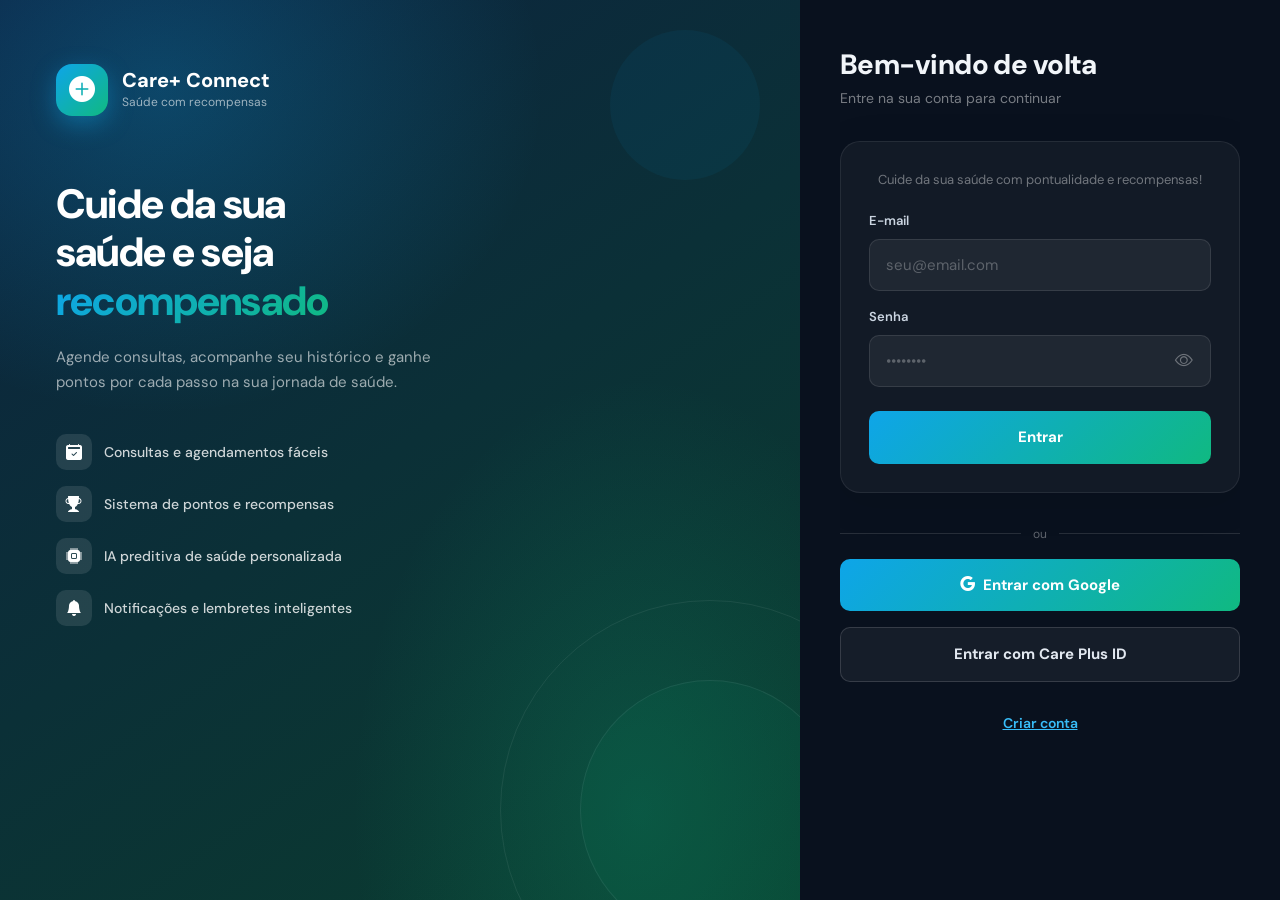
==== index.html @ 9a882bfd "Primeiro commit" ====
<!DOCTYPE html>
<html lang="pt-BR">
<head>
  <meta charset="UTF-8" />
  <meta name="viewport" content="width=device-width, initial-scale=1.0, maximum-scale=1.0, user-scalable=no" />
  <title>Care+ Connect — Login</title>
  <link href="https://cdn.jsdelivr.net/npm/bootstrap@5.3.3/dist/css/bootstrap.min.css" rel="stylesheet" />
  <link href="https://cdn.jsdelivr.net/npm/bootstrap-icons@1.11.3/font/bootstrap-icons.min.css" rel="stylesheet" />
  <link href="https://fonts.googleapis.com/css2?family=DM+Sans:opsz,wght@9..40,300;9..40,400;9..40,500;9..40,600;9..40,700;9..40,800&display=swap" rel="stylesheet" />
  <link rel="stylesheet" href="css/style.css" />
</head>
<body data-page="login">

<!-- Desktop: full-page wrapper -->
<div class="login-page-wrap">

  <!-- LEFT PANEL — desktop branding (hidden on mobile) -->
  <div class="login-left-panel">
    <div class="llp-inner">
      <div class="llp-logo">
        <div class="llp-logo-icon"><i class="bi bi-plus-circle-fill"></i></div>
        <div>
          <div class="llp-brand">Care+ Connect</div>
          <div class="llp-tagline">Saúde com recompensas</div>
        </div>
      </div>

      <div class="llp-headline">
        Cuide da sua<br/>saúde e seja<br/><em>recompensado</em>
      </div>
      <p class="llp-sub">Agende consultas, acompanhe seu histórico e ganhe pontos por cada passo na sua jornada de saúde.</p>

      <ul class="llp-features">
        <li><i class="bi bi-calendar2-check-fill"></i> Consultas e agendamentos fáceis</li>
        <li><i class="bi bi-trophy-fill"></i> Sistema de pontos e recompensas</li>
        <li><i class="bi bi-cpu-fill"></i> IA preditiva de saúde personalizada</li>
        <li><i class="bi bi-bell-fill"></i> Notificações e lembretes inteligentes</li>
      </ul>

      <div class="llp-deco-circle llp-c1"></div>
      <div class="llp-deco-circle llp-c2"></div>
      <div class="llp-deco-circle llp-c3"></div>
    </div>
  </div>

  <!-- RIGHT PANEL — form -->
  <div id="phone-shell">
    <main class="login-page">

      <!-- Logo (mobile only) -->
      <div class="logo-badge">
        <div class="logo-icon"><i class="bi bi-plus-circle-fill"></i></div>
        <div>
          <div class="logo-brand">Care+ Connect</div>
          <div class="logo-tagline">Saúde com recompensas</div>
        </div>
      </div>

      <!-- Desktop heading (desktop only) -->
      <div class="login-desktop-heading">
        <h1 class="ldh-title">Bem-vindo de volta</h1>
        <p class="ldh-sub">Entre na sua conta para continuar</p>
      </div>

      <div class="login-card">
        <p class="login-subtitle">Cuide da sua saúde com pontualidade e recompensas!</p>

        <form id="login-form" novalidate>
          <div class="mb-3">
            <label class="form-lbl" for="login-email">E-mail</label>
            <input class="input-cc" id="login-email" type="email"
                   placeholder="seu@email.com" autocomplete="email" />
          </div>
          <div class="mb-4">
            <label class="form-lbl" for="login-password">Senha</label>
            <div class="input-wrap">
              <input class="input-cc padded-right" id="login-password" type="password"
                     placeholder="••••••••" autocomplete="current-password" />
              <button class="eye-toggle" type="button" id="btn-eye" aria-label="Mostrar senha">
                <i class="bi bi-eye" id="eye-icon"></i>
              </button>
            </div>
          </div>
          <button type="submit" class="btn-cc btn-gradient">Entrar</button>
        </form>
      </div>

      <div class="divider-or w-100"><span>ou</span></div>

      <button class="btn-cc btn-gradient mb-3" id="btn-google">
        <i class="bi bi-google"></i> Entrar com Google
      </button>
      <button class="btn-cc btn-outline-cc mb-3" id="btn-careplus">
        Entrar com Care Plus ID
      </button>
      <button class="link-create">Criar conta</button>

    </main>
  </div>

</div>

<script src="https://cdn.jsdelivr.net/npm/bootstrap@5.3.3/dist/js/bootstrap.bundle.min.js"></script>
<script src="js/main.js"></script>
</body>
</html>
---- css/style.css ----
/* ============================================================
   CARE+ CONNECT  ·  style.css  ·  v3 — Fully Responsive
   Mobile-first → Tablet → Desktop → Ultrawide
   ============================================================ */

/* ── VARIABLES ─────────────────────────────────────────────── */
:root {
  --primary:        #0ea5e9;
  --primary-dk:     #0284c7;
  --accent:         #10b981;
  --accent-dk:      #059669;
  --orange:         #f97316;
  --danger:         #ef4444;
  --warning:        #f59e0b;
  --purple:         #8b5cf6;
  --wa-green:       #25d366;

  --bg:             #f8fafc;
  --card:           #ffffff;
  --text:           #1a1a2e;
  --muted:          #f1f5f9;
  --muted-fg:       #94a3b8;
  --border:         #e2e8f0;
  --page-bg:        #f0f4f8;

  --blue-lt:        #eff6ff;
  --green-lt:       #f0fdf4;
  --orange-lt:      #fff7ed;
  --purple-lt:      #faf5ff;
  --yellow-lt:      #fef9c3;
  --pink-lt:        #fce7f3;

  --radius:         14px;
  --radius-sm:      10px;
  --radius-lg:      20px;
  --radius-pill:    999px;

  --shadow-sm:      0 1px 4px rgba(0,0,0,.05);
  --shadow:         0 2px 12px rgba(0,0,0,.07);
  --shadow-md:      0 4px 20px rgba(0,0,0,.10);
  --shadow-lg:      0 8px 40px rgba(0,0,0,.12);

  --gradient:       linear-gradient(135deg, var(--primary) 0%, var(--accent) 100%);
  --gradient-h:     linear-gradient(100deg,  var(--primary) 0%, var(--accent) 100%);

  --font:           'DM Sans', sans-serif;
  --nav-h:          68px;
  --sidebar-w:      260px;
  --sidebar-w-xl:   280px;
  --topbar-h:       72px;
}

/* ── BASE ───────────────────────────────────────────────────── */
*, *::before, *::after { box-sizing: border-box; }
html, body {
  height: 100%; margin: 0; padding: 0;
  font-family: var(--font);
  -webkit-tap-highlight-color: transparent;
  -webkit-font-smoothing: antialiased;
  background: linear-gradient(135deg, #dbeafe, #d1fae5);
}
a { text-decoration: none; color: inherit; }
button, input, textarea { font-family: var(--font); }
img { max-width: 100%; }


/* ══════════════════════════════════════════════════════════════
   ██  MOBILE  (< 768px) — Phone Shell
   ══════════════════════════════════════════════════════════════ */

/* ── LAYOUT SHELL ───────────────────────────────────────────── */
#app {
  display: flex;
  min-height: 100dvh;
}
#sidebar { display: none; }   /* hidden on mobile */
#main-wrap {
  flex: 1;
  display: flex;
  flex-direction: column;
  min-height: 100dvh;
}
#phone-shell {
  width: 100%;
  max-width: 430px;
  min-height: 100dvh;
  margin: 0 auto;
  background: var(--bg);
  display: flex;
  flex-direction: column;
  overflow: hidden;
  position: relative;
}
.page-scroll {
  flex: 1;
  overflow-y: auto;
  overflow-x: hidden;
  -webkit-overflow-scrolling: touch;
  scrollbar-width: none;
}
.page-scroll::-webkit-scrollbar { display: none; }

/* ── GRADIENT HEADER ────────────────────────────────────────── */
.g-header {
  background: var(--gradient-h);
  padding: 20px 20px 22px;
  color: #fff;
  flex-shrink: 0;
}
.g-header-top {
  display: flex; align-items: center; gap: 10px;
}
.g-header-title {
  flex: 1; font-size: 20px; font-weight: 700; margin: 0;
}
.g-header-greeting { font-size: 13px; opacity: .85; }
.g-header-name     { font-size: 22px; font-weight: 800; margin-top: 2px; }
.g-header-btn {
  width: 38px; height: 38px; border-radius: 50%;
  background: rgba(255,255,255,.2); border: none; color: #fff;
  display: flex; align-items: center; justify-content: center;
  font-size: 18px; cursor: pointer; flex-shrink: 0;
  transition: background .2s; text-decoration: none;
}
.g-header-btn:hover { background: rgba(255,255,255,.35); color: #fff; }
.g-header-sub { margin-top: 10px; }

/* ── BOTTOM NAV ─────────────────────────────────────────────── */
#bottom-nav {
  height: var(--nav-h);
  background: var(--card);
  border-top: 1px solid var(--border);
  display: flex;
  justify-content: space-around;
  align-items: center;
  padding: 0 8px;
  flex-shrink: 0;
  z-index: 100;
}
.nav-tab {
  display: flex; flex-direction: column; align-items: center; gap: 3px;
  padding: 8px 16px; border: none; background: transparent;
  color: var(--muted-fg); font-size: 11px; font-weight: 500;
  cursor: pointer; border-radius: var(--radius-sm);
  transition: color .2s; min-width: 64px; text-decoration: none;
  font-family: var(--font);
}
.nav-tab:hover { color: var(--primary); }
.nav-tab.active { color: var(--primary); font-weight: 700; }
.nav-tab i { font-size: 22px; }

/* ── PAGE BODY ──────────────────────────────────────────────── */
.page-body {
  padding: 16px;
  padding-bottom: 24px;
  animation: fadeUp .25s ease;
}
@keyframes fadeUp {
  from { opacity: 0; transform: translateY(10px); }
  to   { opacity: 1; transform: translateY(0); }
}

/* ── CARDS ──────────────────────────────────────────────────── */
.cc-card {
  background: var(--card); border-radius: var(--radius);
  padding: 16px; box-shadow: var(--shadow); margin-bottom: 16px;
}
.cc-card-title {
  font-size: 16px; font-weight: 700; color: var(--text); margin-bottom: 14px;
}
.section-title {
  font-size: 16px; font-weight: 700; color: var(--text);
  margin-bottom: 12px; margin-top: 6px;
}

/* ── LOGIN ──────────────────────────────────────────────────── */
/* Desktop-only elements hidden on mobile */
.login-left-panel      { display: none; }
.login-desktop-heading { display: none; }

.login-page {
  flex: 1; display: flex;
  background: linear-gradient(170deg, #f8fafc, #e0f2fe 50%, #d1fae5);
  flex-direction: column; align-items: center;
  padding: 36px 24px 48px; overflow-y: auto;
  animation: fadeUp .3s ease;
}
.logo-badge {
  display: inline-flex; align-items: center; gap: 12px;
  background: var(--gradient); border-radius: var(--radius-lg);
  padding: 14px 24px; box-shadow: 0 8px 32px rgba(14,165,233,.3);
  margin-bottom: 32px;
}
.logo-icon {
  width: 46px; height: 46px; border-radius: 50%;
  background: rgba(255,255,255,.25);
  display: flex; align-items: center; justify-content: center;
  font-size: 24px; color: #fff;
}
.logo-brand   { font-size: 22px; font-weight: 800; color: #fff; line-height: 1.1; }
.logo-tagline { font-size: 11px; color: rgba(255,255,255,.85); }

.login-card {
  background: var(--card); border-radius: var(--radius-lg);
  padding: 24px; width: 100%; margin-bottom: 20px;
  box-shadow: 0 8px 40px rgba(0,0,0,.1);
}
.login-subtitle {
  text-align: center; font-size: 14px; color: var(--muted-fg);
  margin-bottom: 22px; line-height: 1.5;
}
.form-lbl {
  display: block; font-size: 14px; font-weight: 600;
  color: var(--text); margin-bottom: 8px;
}
.input-cc {
  width: 100%; background: var(--muted); border: none;
  border-radius: var(--radius-sm); padding: 14px 16px;
  font-size: 15px; color: var(--text); outline: none;
  transition: box-shadow .2s; font-family: var(--font);
}
.input-cc:focus { box-shadow: 0 0 0 2.5px rgba(14,165,233,.3); background: #fff; }
.input-cc.padded-right { padding-right: 48px; }
.input-wrap { position: relative; }
.eye-toggle {
  position: absolute; right: 14px; top: 50%; transform: translateY(-50%);
  background: none; border: none; color: var(--muted-fg);
  cursor: pointer; font-size: 18px; padding: 4px;
}

.btn-cc {
  display: flex; align-items: center; justify-content: center; gap: 8px;
  width: 100%; padding: 15px; border-radius: var(--radius-sm);
  font-size: 15px; font-weight: 700; border: none; cursor: pointer;
  transition: opacity .2s, transform .1s; font-family: var(--font);
}
.btn-cc:active { opacity: .85; transform: scale(.98); }
.btn-gradient   { background: var(--gradient); color: #fff; }
.btn-outline-cc { background: var(--card); color: var(--text); border: 1.5px solid var(--border) !important; }
.divider-or {
  display: flex; align-items: center; gap: 12px; width: 100%; margin: 16px 0;
}
.divider-or::before,
.divider-or::after { content:''; flex: 1; height: 1px; background: var(--border); }
.divider-or span { font-size: 13px; color: var(--muted-fg); }
.link-create {
  display: block; text-align: center; color: var(--primary); font-size: 14px;
  font-weight: 500; text-decoration: underline; margin-top: 14px; cursor: pointer;
  background: none; border: none; width: 100%; font-family: var(--font);
}

/* ── APPOINTMENT CARD ───────────────────────────────────────── */
.appt-card {
  background: var(--card); border-radius: var(--radius);
  padding: 16px; margin-bottom: 14px; box-shadow: var(--shadow);
  border-left: 4px solid var(--primary); position: relative; overflow: hidden;
}
.appt-card::after {
  content:''; position: absolute; top: -20px; right: -20px;
  width: 80px; height: 80px; border-radius: 50%;
  background: rgba(14,165,233,.05);
}
.appt-badges  { display: flex; gap: 8px; flex-wrap: wrap; margin-bottom: 10px; }
.appt-badge {
  font-size: 11px; font-weight: 600; padding: 4px 10px;
  border-radius: var(--radius-pill); display: inline-flex; align-items: center; gap: 4px;
}
.badge-online     { background: var(--blue-lt);   color: var(--primary); }
.badge-presencial { background: var(--orange-lt);  color: var(--orange); }
.badge-confirmed  { background: var(--green-lt);   color: var(--accent); }
.appt-doctor  { font-size: 16px; font-weight: 700; color: var(--text); }
.appt-spec    { font-size: 13px; color: var(--muted-fg); margin-top: 2px; margin-bottom: 4px; }
.appt-detail  {
  display: flex; align-items: center; gap: 7px;
  font-size: 13px; color: var(--text); margin-top: 7px;
}
.appt-actions { display: flex; gap: 10px; margin-top: 14px; }
.appt-btn {
  flex: 1; padding: 10px; border-radius: var(--radius-sm);
  font-size: 13px; font-weight: 600; cursor: pointer;
  border: 1.5px solid; transition: opacity .2s; font-family: var(--font);
  text-align: center; background: transparent;
}
.appt-btn:active { opacity: .8; }
.btn-reschedule { color: var(--primary); border-color: var(--primary); }
.btn-cancel     { color: var(--text);    border-color: var(--border); }
.btn-video {
  display: block; color: var(--primary); font-size: 13px; font-weight: 500;
  background: none; border: none; padding: 0; cursor: pointer; margin-top: 8px;
}

/* ── POINTS CARD ────────────────────────────────────────────── */
.points-card {
  background: var(--gradient); border-radius: var(--radius);
  padding: 20px; margin-bottom: 14px; color: #fff;
}
.points-row   { display: flex; justify-content: space-between; align-items: center; margin-bottom: 12px; }
.points-label { font-size: 13px; opacity: .85; }
.points-value { font-size: 30px; font-weight: 800; margin-top: 4px; }
.points-trophy {
  width: 48px; height: 48px; border-radius: 50%; background: rgba(255,255,255,.2);
  display: flex; align-items: center; justify-content: center; font-size: 22px;
}
.points-hint { font-size: 13px; opacity: .9; margin-top: 8px; }

/* ── PROGRESS BAR ───────────────────────────────────────────── */
.prog-track {
  height: 8px; background: rgba(255,255,255,.3);
  border-radius: 4px; overflow: hidden;
}
.prog-track.dark { background: var(--muted); }
.prog-fill { height: 100%; border-radius: 4px; transition: width .6s ease; }

/* ── QUICK ACTIONS ──────────────────────────────────────────── */
.quick-actions { display: flex; gap: 12px; margin-bottom: 14px; }
.action-card {
  flex: 1; background: var(--card); border-radius: var(--radius);
  padding: 16px; box-shadow: var(--shadow-sm);
  cursor: pointer; transition: transform .15s, box-shadow .15s;
  text-decoration: none; display: block;
}
.action-card:hover { transform: translateY(-2px); box-shadow: var(--shadow); }
.action-card:active { transform: scale(.97); }
.action-icon {
  width: 52px; height: 52px; border-radius: 50%;
  background: var(--orange-lt);
  display: flex; align-items: center; justify-content: center;
  font-size: 26px; margin-bottom: 10px;
}
.action-title { font-size: 15px; font-weight: 700; color: var(--text); }
.action-sub   { font-size: 12px; color: var(--muted-fg); margin-top: 3px; }

/* ── TABS ───────────────────────────────────────────────────── */
.tabs-bar {
  display: flex; background: var(--card);
  border-radius: var(--radius-pill); padding: 4px;
  margin-bottom: 20px; box-shadow: var(--shadow-sm);
}
.tab-btn {
  flex: 1; padding: 10px; border-radius: var(--radius-pill);
  background: transparent; border: none; font-size: 14px; font-weight: 600;
  color: var(--muted-fg); cursor: pointer; transition: all .2s; font-family: var(--font);
}
.tab-btn.active { background: var(--accent); color: #fff; }

/* ── STEP INDICATOR ─────────────────────────────────────────── */
.step-row { display: flex; align-items: center; gap: 10px; margin-bottom: 12px; }
.step-num {
  width: 28px; height: 28px; border-radius: 50%;
  background: var(--primary); color: #fff;
  display: flex; align-items: center; justify-content: center;
  font-size: 14px; font-weight: 700; flex-shrink: 0;
}
.step-title { font-size: 15px; font-weight: 700; color: var(--text); }

/* ── SPECIALTY GRID ─────────────────────────────────────────── */
.spec-grid { display: grid; grid-template-columns: 1fr 1fr; gap: 10px; margin-bottom: 20px; }
.spec-card {
  background: var(--card); border-radius: var(--radius-sm); padding: 16px;
  text-align: center; cursor: pointer; border: 1.5px solid transparent;
  box-shadow: var(--shadow-sm); transition: all .2s;
}
.spec-card:active { transform: scale(.97); }
.spec-card.selected { border-color: var(--primary); }
.spec-icon  { font-size: 30px; display: block; margin-bottom: 8px; }
.spec-label { font-size: 14px; font-weight: 500; color: var(--text); }

/* ── DOCTOR LIST ────────────────────────────────────────────── */
.doctor-box {
  background: var(--card); border-radius: var(--radius-sm);
  padding: 14px; margin-bottom: 20px; box-shadow: var(--shadow-sm);
}
.doctor-row {
  display: flex; align-items: center; gap: 10px; padding: 10px 8px;
  border-radius: var(--radius-sm); cursor: pointer; transition: background .15s;
}
.doctor-row:hover    { background: var(--muted); }
.doctor-row.selected { background: var(--blue-lt); }
.doctor-avatar { font-size: 28px; }
.doctor-name   { font-size: 14px; font-weight: 700; color: var(--text); }
.doctor-crm    { font-size: 12px; color: var(--muted-fg); }
.doctor-check  { margin-left: auto; color: var(--primary); font-size: 18px; }
.doctor-placeholder { text-align: center; padding: 16px; font-size: 14px; color: var(--muted-fg); }

/* ── CALENDAR ───────────────────────────────────────────────── */
.calendar-wrap {
  background: var(--card); border-radius: var(--radius-sm);
  padding: 16px; margin-bottom: 20px; box-shadow: var(--shadow-sm);
}
.cal-header { display: flex; justify-content: space-between; align-items: center; margin-bottom: 12px; }
.cal-nav-btn { background: none; border: none; font-size: 20px; cursor: pointer; color: var(--text); padding: 4px 8px; }
.cal-month-label { font-size: 15px; font-weight: 700; color: var(--text); }
.cal-weekdays { display: grid; grid-template-columns: repeat(7, 1fr); text-align: center; margin-bottom: 6px; }
.cal-wd       { font-size: 12px; font-weight: 500; color: var(--muted-fg); padding: 4px 0; }
.cal-days     { display: grid; grid-template-columns: repeat(7, 1fr); }
.cal-day {
  aspect-ratio: 1; display: flex; align-items: center; justify-content: center;
  font-size: 13px; border-radius: 50%; cursor: pointer; transition: all .15s; color: var(--text);
}
.cal-day:hover:not(.empty) { background: var(--muted); }
.cal-day.today    { background: var(--muted); font-weight: 600; }
.cal-day.selected { background: var(--primary) !important; color: #fff !important; font-weight: 700; }
.cal-day.empty    { cursor: default; }

/* ── TIME SLOTS ─────────────────────────────────────────────── */
.time-card { background: var(--card); border-radius: var(--radius-sm); padding: 16px; margin-bottom: 16px; box-shadow: var(--shadow-sm); }
.time-grid { display: grid; grid-template-columns: repeat(3, 1fr); gap: 6px; }
.time-slot {
  padding: 12px; text-align: center; font-size: 14px; font-weight: 500;
  border-radius: var(--radius-sm); cursor: pointer; transition: all .15s;
  color: var(--text); border: 1.5px solid transparent; font-family: var(--font);
}
.time-slot:hover    { background: var(--muted); }
.time-slot.selected { background: var(--primary); color: #fff; font-weight: 700; }

/* ── TIP BOX ────────────────────────────────────────────────── */
.tip-box {
  background: var(--green-lt); border-radius: var(--radius-sm);
  padding: 14px; display: flex; gap: 10px; margin-bottom: 16px; align-items: flex-start;
}
.tip-text { font-size: 13px; color: var(--text); line-height: 1.5; flex: 1; }

/* ── CONFIRM BUTTON ─────────────────────────────────────────── */
.btn-confirm {
  width: 100%; padding: 16px; background: var(--accent);
  border: none; border-radius: var(--radius-pill);
  color: #fff; font-size: 16px; font-weight: 700;
  cursor: pointer; transition: opacity .2s, transform .1s; font-family: var(--font);
}
.btn-confirm:active { opacity: .85; transform: scale(.98); }

/* ── SCHEDULED CARD ─────────────────────────────────────────── */
.sched-card {
  background: var(--card); border-radius: var(--radius); padding: 16px;
  margin-bottom: 14px; box-shadow: var(--shadow); display: flex; flex-direction: column; gap: 12px;
}
.sched-header  { display: flex; gap: 10px; align-items: flex-start; }
.sched-avatar  { font-size: 38px; line-height: 1; }
.sched-title-row { display: flex; align-items: center; gap: 8px; flex-wrap: wrap; }
.sched-doctor  { font-size: 15px; font-weight: 700; color: var(--text); }
.confirmed-badge { display: inline-flex; align-items: center; gap: 4px; color: var(--accent); font-size: 12px; font-weight: 500; }
.sched-spec    { font-size: 13px; color: var(--muted-fg); margin-top: 3px; }
.sched-detail  { display: flex; align-items: center; gap: 7px; font-size: 13px; color: var(--text); margin-top: 6px; }
.sched-actions { display: flex; gap: 10px; }

/* ── ACHIEVEMENTS ───────────────────────────────────────────── */
.achieve-grid { display: grid; grid-template-columns: 1fr 1fr; gap: 10px; margin-bottom: 20px; }
.achieve-card { border-radius: var(--radius-sm); padding: 16px; min-height: 110px; display: flex; flex-direction: column; }
.achieve-card.locked { background: var(--card); box-shadow: var(--shadow-sm); }
.achieve-icon  { font-size: 28px; margin-bottom: 8px; }
.achieve-title { font-size: 14px; font-weight: 700; margin-bottom: 4px; }
.achieve-desc  { font-size: 12px; line-height: 1.4; }

/* ── RANKING ────────────────────────────────────────────────── */
.rank-list { background: var(--card); border-radius: var(--radius); padding: 12px; box-shadow: var(--shadow); margin-bottom: 20px; }
.rank-row  { display: flex; align-items: center; gap: 10px; padding: 8px; border-radius: var(--radius-sm); margin-bottom: 4px; }
.rank-row.is-me { border: 1.5px solid var(--primary); }
.rank-badge {
  width: 28px; height: 28px; border-radius: 50%;
  display: flex; align-items: center; justify-content: center;
  font-size: 13px; font-weight: 700; flex-shrink: 0; color: #fff;
}
.rank-emoji { font-size: 20px; }
.rank-name  { flex: 1; font-size: 14px; font-weight: 500; color: var(--text); }
.rank-pts   { font-size: 13px; font-weight: 700; color: var(--primary); }

/* ── REWARDS ────────────────────────────────────────────────── */
.reward-card {
  background: var(--card); border-radius: var(--radius-sm); padding: 14px;
  margin-bottom: 10px; display: flex; align-items: center; gap: 12px; box-shadow: var(--shadow-sm);
}
.reward-icon  { font-size: 30px; width: 44px; text-align: center; flex-shrink: 0; }
.reward-info  { flex: 1; }
.reward-title { font-size: 14px; font-weight: 700; color: var(--text); }
.reward-desc  { font-size: 12px; color: var(--muted-fg); margin-top: 2px; }
.reward-pts-row { display: flex; align-items: center; gap: 4px; margin-top: 6px; }
.reward-pts   { font-size: 12px; color: var(--muted-fg); font-weight: 500; }
.reward-btn {
  padding: 8px 12px; border-radius: var(--radius-sm); font-size: 13px; font-weight: 700;
  border: none; cursor: pointer; flex-shrink: 0; transition: opacity .2s; font-family: var(--font);
}
.reward-btn:active     { opacity: .8; }
.reward-btn.available  { background: var(--accent); color: #fff; }
.reward-btn.locked-btn { background: var(--muted); color: var(--muted-fg); cursor: default; }

/* ── MISSIONS ───────────────────────────────────────────────── */
.mission-card {
  background: var(--card); border-radius: var(--radius-sm); padding: 14px;
  margin-bottom: 10px; display: flex; gap: 12px; box-shadow: var(--shadow-sm); align-items: flex-start;
}
.mission-icon  { font-size: 24px; width: 36px; text-align: center; flex-shrink: 0; margin-top: 2px; }
.mission-info  { flex: 1; }
.mission-title-row { display: flex; align-items: flex-start; gap: 8px; margin-bottom: 4px; }
.mission-title { font-size: 14px; font-weight: 700; color: var(--text); flex: 1; line-height: 1.4; }
.mission-pts-badge {
  display: flex; align-items: center; gap: 3px;
  background: var(--blue-lt); padding: 3px 8px; border-radius: 8px; flex-shrink: 0;
}
.mission-pts  { font-size: 12px; font-weight: 700; color: var(--primary); }
.mission-desc { font-size: 12px; color: var(--muted-fg); }
.mission-done {
  display: flex; align-items: center; gap: 6px; background: var(--green-lt);
  padding: 8px; border-radius: 8px; font-size: 12px; font-weight: 500; color: var(--accent); margin-top: 6px;
}
.prog-info { display: flex; justify-content: space-between; margin-top: 6px; }
.prog-info-label { font-size: 12px; color: var(--muted-fg); }
.prog-info-pct   { font-size: 12px; font-weight: 700; color: var(--primary); }

/* ── PROFILE HEADER ─────────────────────────────────────────── */
.avatar-area  { display: flex; flex-direction: column; align-items: center; padding: 12px 0; }
.avatar-circle {
  width: 80px; height: 80px; border-radius: 50%;
  border: 3px solid rgba(255,255,255,.8); background: rgba(255,255,255,.2);
  display: flex; align-items: center; justify-content: center;
  font-size: 32px; font-weight: 800; color: #fff; position: relative; margin-bottom: 10px; cursor: pointer;
}
.avatar-edit {
  position: absolute; bottom: 0; right: 0; background: #fff; width: 24px; height: 24px;
  border-radius: 50%; display: flex; align-items: center; justify-content: center;
  color: var(--primary); font-size: 11px;
}
.profile-name  { font-size: 18px; font-weight: 800; color: #fff; }
.profile-email-row { display: flex; align-items: center; gap: 6px; margin-top: 4px; }
.profile-email { font-size: 13px; color: rgba(255,255,255,.85); }

/* ── STATS ──────────────────────────────────────────────────── */
.stats-row { display: flex; justify-content: space-around; }
.stat-item { display: flex; flex-direction: column; align-items: center; gap: 6px; }
.stat-icon {
  width: 44px; height: 44px; border-radius: 50%;
  display: flex; align-items: center; justify-content: center; font-size: 18px;
}
.stat-val   { font-size: 18px; font-weight: 800; color: var(--text); }
.stat-label { font-size: 12px; color: var(--muted-fg); }

/* ── SETTINGS ───────────────────────────────────────────────── */
.setting-row  { display: flex; align-items: center; gap: 12px; }
.setting-icon { width: 36px; height: 36px; border-radius: 50%; display: flex; align-items: center; justify-content: center; font-size: 16px; flex-shrink: 0; }
.setting-lbl  { font-size: 14px; font-weight: 700; color: var(--text); }
.setting-desc { font-size: 12px; color: var(--muted-fg); margin-top: 1px; }
.divider-hr   { height: 1px; background: var(--border); margin: 12px 0; }
.reminder-row {
  display: flex; align-items: center; gap: 12px;
  background: var(--muted); border-radius: var(--radius-sm); padding: 12px; margin-bottom: 8px;
}
.cc-toggle {
  appearance: none; -webkit-appearance: none;
  width: 44px; height: 24px; background: var(--muted-fg);
  border-radius: 12px; position: relative; cursor: pointer;
  transition: background .2s; flex-shrink: 0; outline: none;
}
.cc-toggle::after {
  content:''; position: absolute; top: 3px; left: 3px;
  width: 18px; height: 18px; border-radius: 50%; background: #fff;
  transition: transform .2s; box-shadow: 0 1px 3px rgba(0,0,0,.2);
}
.cc-toggle:checked { background: var(--primary); }
.cc-toggle:checked::after { transform: translateX(20px); }

/* ── PROFILE BUTTONS ────────────────────────────────────────── */
.btn-profile {
  width: 100%; padding: 15px; border-radius: var(--radius-pill);
  font-size: 15px; font-weight: 700; cursor: pointer; border: none;
  transition: opacity .2s, transform .1s; margin-bottom: 12px; font-family: var(--font);
}
.btn-profile:active { opacity: .85; transform: scale(.98); }
.btn-blue    { background: var(--primary); color: #fff; }
.btn-bordered { background: var(--card); color: var(--text); border: 1.5px solid var(--border) !important; }
.btn-logout  {
  width: 100%; background: none; border: none; color: var(--danger);
  font-size: 15px; font-weight: 500; cursor: pointer; padding: 8px;
  text-align: center; font-family: var(--font);
}

/* ── NOTIFICATION CHIPS ─────────────────────────────────────── */
.notif-chips { display: flex; gap: 8px; flex-wrap: wrap; margin-top: 10px; }
.chip {
  padding: 6px 16px; border-radius: var(--radius-pill);
  background: rgba(255,255,255,.2); border: none;
  color: rgba(255,255,255,.85); font-size: 13px; font-weight: 500;
  cursor: pointer; transition: all .15s; font-family: var(--font);
}
.chip.active { background: #fff; color: var(--primary); font-weight: 700; }

/* ── NOTIFICATION CARDS ─────────────────────────────────────── */
.notif-card {
  border-radius: var(--radius-sm); padding: 14px; margin-bottom: 10px;
  display: flex; gap: 12px; align-items: flex-start;
  box-shadow: var(--shadow-sm); transition: transform .15s, opacity .3s; cursor: pointer;
}
.notif-card:active { transform: scale(.98); }
.notif-icon  { font-size: 28px; margin-top: 2px; flex-shrink: 0; }
.notif-body  { flex: 1; }
.notif-top   { display: flex; align-items: flex-start; gap: 8px; margin-bottom: 4px; }
.notif-title { font-size: 14px; font-weight: 700; color: #1e293b; flex: 1; line-height: 1.4; }
.notif-time  { font-size: 12px; color: #94a3b8; white-space: nowrap; flex-shrink: 0; }
.notif-desc  { font-size: 13px; color: #475569; line-height: 1.5; }
.notif-card.dismissed { opacity: 0; transform: translateX(100%); }

.btn-customize {
  width: 100%; padding: 14px; border-radius: var(--radius-sm);
  border: 1.5px dashed var(--primary); background: transparent;
  color: var(--primary); font-size: 14px; font-weight: 500;
  cursor: pointer; display: flex; align-items: center; justify-content: center;
  gap: 8px; margin-top: 8px; font-family: var(--font); transition: background .15s;
  text-decoration: none;
}
.btn-customize:hover { background: var(--blue-lt); color: var(--primary); }

/* ── SETTINGS LINKS ─────────────────────────────────────────── */
.link-row {
  display: flex; align-items: center; gap: 10px; padding: 12px;
  border-radius: var(--radius-sm); background: var(--muted);
  cursor: pointer; transition: background .15s; text-decoration: none;
}
.link-row:hover { background: var(--border); }
.link-row + .link-row { margin-top: 6px; }
.link-text { flex: 1; font-size: 14px; color: var(--text); }
.settings-footer { text-align: center; padding: 16px 0 4px; color: var(--muted-fg); font-size: 13px; }

/* ── AI PREDICTION ──────────────────────────────────────────── */
.risk-card {
  background: var(--card); border-radius: var(--radius);
  padding: 20px; margin-bottom: 20px; text-align: center; box-shadow: var(--shadow);
}
.risk-target {
  width: 80px; height: 80px; border-radius: 50%; background: #e0f2fe;
  display: flex; align-items: center; justify-content: center;
  font-size: 40px; margin: 0 auto 12px;
}
.risk-lbl   { font-size: 15px; font-weight: 500; color: var(--text); margin-bottom: 8px; }
.risk-badge {
  display: inline-flex; align-items: center; gap: 6px;
  background: var(--green-lt); padding: 8px 18px; border-radius: var(--radius-pill);
}
.risk-val    { font-size: 18px; font-weight: 800; color: var(--accent); }
.prob-row    { display: flex; justify-content: space-between; align-items: center; margin-bottom: 6px; margin-top: 16px; }
.prob-lbl    { font-size: 13px; color: var(--text); }
.prob-pct    { font-size: 13px; font-weight: 700; color: var(--accent); }
.prob-note   { font-size: 12px; color: var(--muted-fg); margin-top: 10px; }

.factor-card {
  background: var(--card); border-radius: var(--radius-sm); padding: 14px;
  margin-bottom: 10px; display: flex; gap: 12px; box-shadow: var(--shadow-sm);
}
.factor-icon { width: 44px; height: 44px; border-radius: 50%; display: flex; align-items: center; justify-content: center; font-size: 20px; flex-shrink: 0; }
.factor-info { flex: 1; }
.factor-header { display: flex; justify-content: space-between; align-items: center; margin-bottom: 4px; }
.factor-title  { font-size: 14px; font-weight: 700; color: var(--text); }
.factor-level  { font-size: 13px; font-weight: 500; }
.factor-desc   { font-size: 13px; color: var(--muted-fg); margin-bottom: 6px; }
.factor-tip    { display: flex; align-items: center; gap: 6px; padding: 8px; border-radius: 8px; font-size: 13px; font-weight: 500; }

.ai-suggest {
  background: var(--gradient); border-radius: var(--radius); padding: 18px;
  margin-bottom: 16px; display: flex; gap: 12px; align-items: flex-start; color: #fff;
}
.ai-robot   { font-size: 36px; flex-shrink: 0; }
.ai-title   { font-size: 15px; font-weight: 800; margin-bottom: 6px; }
.ai-text    { font-size: 13px; opacity: .9; line-height: 1.5; margin-bottom: 10px; }
.ai-time-box {
  background: rgba(255,255,255,.25); border-radius: 10px; padding: 12px;
  display: flex; justify-content: space-between; align-items: center;
}
.ai-time-lbl { font-size: 12px; opacity: .85; line-height: 1.5; }
.ai-time-val { font-size: 26px; font-weight: 800; }

.pattern-card { background: var(--card); border-radius: var(--radius); padding: 16px; box-shadow: var(--shadow); }
.bar-row { margin-bottom: 12px; }
.bar-header { display: flex; justify-content: space-between; align-items: center; margin-bottom: 4px; }
.bar-day    { font-size: 13px; color: var(--text); }
.bar-pct    { font-size: 13px; font-weight: 700; }
.bar-track  { height: 8px; background: var(--muted); border-radius: 4px; overflow: hidden; }
.bar-fill   { height: 100%; border-radius: 4px; transition: width .6s ease; }
.pattern-tip {
  display: flex; align-items: flex-start; gap: 8px;
  background: var(--yellow-lt); padding: 12px; border-radius: 10px; margin-top: 12px;
  font-size: 13px; color: #713f12;
}

/* ── HEADER EXTRAS ──────────────────────────────────────────── */
.hdr-pts-label { font-size: 13px; opacity: .85; }
.hdr-pts-value { font-size: 26px; font-weight: 800; margin: 2px 0; }
.level-badge {
  display: inline-flex; align-items: center; gap: 4px;
  background: rgba(255,255,255,.25); padding: 4px 12px;
  border-radius: var(--radius-pill); font-size: 13px; font-weight: 500;
}

/* ── EMPTY STATE ────────────────────────────────────────────── */
.empty-state {
  display: flex; flex-direction: column; align-items: center;
  padding: 40px 16px; gap: 12px; color: var(--muted-fg); text-align: center;
}
.empty-state i { font-size: 48px; }
.empty-state p { font-size: 14px; margin: 0; }

/* ── TOAST ──────────────────────────────────────────────────── */
#toast-container {
  position: fixed; bottom: 90px; left: 50%; transform: translateX(-50%);
  z-index: 9999; display: flex; flex-direction: column; align-items: center; gap: 8px; pointer-events: none;
}
.cc-toast {
  background: #1e293b; color: #fff; padding: 12px 20px;
  border-radius: var(--radius-sm); font-size: 14px; font-weight: 500;
  box-shadow: 0 4px 20px rgba(0,0,0,.25); min-width: 200px; max-width: 340px;
  text-align: center; animation: toastIn .3s ease; pointer-events: none;
}
.cc-toast.success { background: var(--accent); }
.cc-toast.error   { background: var(--danger); }
@keyframes toastIn {
  from { opacity: 0; transform: translateY(12px); }
  to   { opacity: 1; transform: translateY(0); }
}
@keyframes toastOut {
  to { opacity: 0; transform: translateY(-8px); }
}


/* ══════════════════════════════════════════════════════════════
   ██  TABLET  (≥ 768px)
   ══════════════════════════════════════════════════════════════ */
@media (min-width: 768px) {

  body { padding: 24px 0; background: linear-gradient(135deg, #dbeafe, #d1fae5); }

  #phone-shell {
    max-width: 640px;
    border-radius: 28px;
    box-shadow: var(--shadow-lg);
    min-height: calc(100dvh - 48px);
    max-height: calc(100dvh - 48px);
  }

  .login-page { padding: 40px 32px 56px; }
  .login-card { padding: 32px; }

  /* Slightly more spacious page body */
  .page-body { padding: 20px; }

  /* Specialty grid: 3 columns on tablet */
  .spec-grid { grid-template-columns: repeat(3, 1fr); }

  /* Toast position */
  #toast-container { bottom: 100px; }
}


/* ══════════════════════════════════════════════════════════════
   ██  DESKTOP  (≥ 1024px)
   ══════════════════════════════════════════════════════════════ */
@media (min-width: 1024px) {

  /* Reset body */
  body {
    padding: 0;
    background: var(--page-bg);
    height: 100dvh;
    overflow: hidden;
  }

  /* ── App layout ── */
  #app {
    display: flex;
    height: 100dvh;
    overflow: hidden;
  }

  /* ── SIDEBAR ── */
  #sidebar {
    display: flex;
    flex-direction: column;
    width: var(--sidebar-w);
    min-width: var(--sidebar-w);
    height: 100dvh;
    background: var(--card);
    border-right: 1px solid var(--border);
    overflow: hidden;
    flex-shrink: 0;
    z-index: 200;
  }

  .sb-brand {
    background: var(--gradient-h);
    padding: 24px 20px;
    display: flex;
    align-items: center;
    gap: 12px;
    flex-shrink: 0;
  }
  .sb-logo-icon {
    width: 42px; height: 42px; border-radius: 12px;
    background: rgba(255,255,255,.25);
    display: flex; align-items: center; justify-content: center;
    font-size: 22px; color: #fff; flex-shrink: 0;
  }
  .sb-logo-name { font-size: 16px; font-weight: 800; color: #fff; line-height: 1.2; }
  .sb-logo-tag  { font-size: 11px; color: rgba(255,255,255,.8); }

  .sb-nav {
    flex: 1;
    padding: 16px 12px;
    overflow-y: auto;
    scrollbar-width: none;
  }
  .sb-nav::-webkit-scrollbar { display: none; }

  .sb-section-label {
    font-size: 11px; font-weight: 700; color: var(--muted-fg);
    text-transform: uppercase; letter-spacing: .08em;
    padding: 8px 14px 6px; margin-top: 4px;
  }

  .sb-link {
    display: flex; align-items: center; gap: 12px;
    padding: 11px 14px; border-radius: 12px;
    color: var(--muted-fg); font-size: 14px; font-weight: 500;
    transition: all .18s; text-decoration: none; margin-bottom: 2px;
  }
  .sb-link i { font-size: 19px; flex-shrink: 0; }
  .sb-link:hover  { background: var(--muted); color: var(--text); }
  .sb-link.active { background: var(--blue-lt); color: var(--primary); font-weight: 700; }
  .sb-link.active i { color: var(--primary); }

  .sb-divider { height: 1px; background: var(--border); margin: 10px 14px; }

  .sb-user {
    display: flex; align-items: center; gap: 10px;
    padding: 16px 16px;
    border-top: 1px solid var(--border);
    flex-shrink: 0;
    background: var(--muted);
  }
  .sb-avatar {
    width: 38px; height: 38px; border-radius: 50%;
    background: var(--gradient); color: #fff;
    display: flex; align-items: center; justify-content: center;
    font-size: 16px; font-weight: 800; flex-shrink: 0;
  }
  .sb-user-info { flex: 1; min-width: 0; }
  .sb-user-name { font-size: 13px; font-weight: 700; color: var(--text); white-space: nowrap; overflow: hidden; text-overflow: ellipsis; }
  .sb-user-pts  { font-size: 12px; color: var(--muted-fg); }
  .sb-logout {
    width: 32px; height: 32px; border-radius: 8px;
    display: flex; align-items: center; justify-content: center;
    color: var(--muted-fg); font-size: 17px; flex-shrink: 0;
    transition: all .2s; text-decoration: none;
  }
  .sb-logout:hover { background: var(--border); color: var(--danger); }

  /* ── Main wrap ── */
  #main-wrap {
    flex: 1;
    display: flex;
    flex-direction: column;
    min-width: 0;
    height: 100dvh;
    overflow: hidden;
  }

  /* ── Phone shell becomes content container ── */
  #phone-shell {
    max-width: none;
    width: 100%;
    border-radius: 0;
    box-shadow: none;
    background: var(--page-bg);
    min-height: unset;
    max-height: unset;
    flex: 1;
    overflow: hidden;
  }

  /* ── Page scroll ── */
  .page-scroll {
    overflow-y: auto;
    overflow-x: hidden;
    flex: 1;
  }

  /* ── Header on desktop ── */
  .g-header {
    border-radius: 0;
    padding: 18px 32px 20px;
  }
  .g-header-title { font-size: 22px; }

  /* ── Bottom nav hidden ── */
  #bottom-nav { display: none !important; }

  /* ── Page body expanded ── */
  .page-body {
    max-width: 1140px;
    margin: 0 auto;
    padding: 28px 32px 32px;
  }

  /* ── Desktop grid system ── */
  .dg-row {
    display: grid;
    gap: 24px;
    align-items: start;
  }
  .dg-2       { grid-template-columns: 1fr 1fr; }
  .dg-3       { grid-template-columns: 1fr 1fr 1fr; }
  .dg-4       { grid-template-columns: 1fr 1fr 1fr 1fr; }
  .dg-2-1     { grid-template-columns: 2fr 1fr; }
  .dg-1-2     { grid-template-columns: 1fr 2fr; }
  .dg-3-2     { grid-template-columns: 3fr 2fr; }

  /* ── Achievement grid: 4 cols ── */
  .achieve-grid { grid-template-columns: repeat(4, 1fr); }

  /* ── Specialty grid: 3 cols ── */
  .spec-grid { grid-template-columns: repeat(3, 1fr); }

  /* ── Time slots: 4 cols ── */
  .time-grid { grid-template-columns: repeat(4, 1fr); }

  /* ── Cards bigger on desktop ── */
  .cc-card { padding: 20px; }
  .appt-card { padding: 20px; }
  .sched-card { padding: 20px; }
  .mission-card { padding: 16px; }
  .reward-card  { padding: 16px; }

  /* ── Header btn for desktop ── */
  .g-header-btn { width: 40px; height: 40px; }

  /* ── Login page desktop — DARK REDESIGN ── */
  body[data-page="login"] {
    background: #09111e !important;
    overflow: auto !important;
    height: auto !important;
  }

  .login-page-wrap {
    min-height: 100dvh;
    display: flex;
    align-items: stretch;
    padding: 0;
    background: transparent;
  }

  /* LEFT PANEL */
  .login-left-panel {
    display: flex;
    flex: 1;
    position: relative;
    overflow: hidden;
    background: linear-gradient(145deg, #0c2340 0%, #0a3d2e 100%);
  }
  .login-left-panel::before {
    content: '';
    position: absolute; inset: 0;
    background:
      radial-gradient(ellipse 80% 60% at 20% 10%, rgba(14,165,233,.25) 0%, transparent 60%),
      radial-gradient(ellipse 60% 80% at 80% 90%, rgba(16,185,129,.2) 0%, transparent 60%);
  }

  .llp-inner {
    position: relative; z-index: 1;
    display: flex; flex-direction: column;
    padding: 64px 56px;
    width: 100%;
  }

  .llp-logo {
    display: inline-flex; align-items: center; gap: 14px;
    margin-bottom: 64px;
  }
  .llp-logo-icon {
    width: 52px; height: 52px; border-radius: 16px;
    background: var(--gradient);
    display: flex; align-items: center; justify-content: center;
    font-size: 26px; color: #fff;
    box-shadow: 0 8px 24px rgba(14,165,233,.4);
  }
  .llp-brand   { font-size: 20px; font-weight: 800; color: #fff; line-height: 1.1; }
  .llp-tagline { font-size: 12px; color: rgba(255,255,255,.6); margin-top: 2px; }

  .llp-headline {
    font-size: clamp(32px, 3.2vw, 46px);
    font-weight: 800;
    color: #fff;
    line-height: 1.18;
    margin-bottom: 20px;
    letter-spacing: -.02em;
  }
  .llp-headline em {
    font-style: normal;
    background: var(--gradient);
    -webkit-background-clip: text;
    -webkit-text-fill-color: transparent;
    background-clip: text;
  }

  .llp-sub {
    font-size: 15px; color: rgba(255,255,255,.6);
    line-height: 1.65; max-width: 380px;
    margin-bottom: 40px;
  }

  .llp-features {
    list-style: none; padding: 0; margin: 0;
    display: flex; flex-direction: column; gap: 16px;
  }
  .llp-features li {
    display: flex; align-items: center; gap: 12px;
    font-size: 14px; font-weight: 500;
    color: rgba(255,255,255,.8);
  }
  .llp-features li i {
    font-size: 16px;
    width: 36px; height: 36px; border-radius: 10px;
    background: rgba(255,255,255,.1);
    display: flex; align-items: center; justify-content: center;
    flex-shrink: 0; color: #fff;
  }

  /* Decorative circles */
  .llp-deco-circle {
    position: absolute; border-radius: 50%;
    border: 1px solid rgba(255,255,255,.07);
    pointer-events: none;
  }
  .llp-c1 { width: 420px; height: 420px; bottom: -120px; right: -120px; }
  .llp-c2 { width: 260px; height: 260px; bottom: -40px;  right: -40px;  background: rgba(16,185,129,.05); }
  .llp-c3 { width: 150px; height: 150px; top: 30px;      right: 40px;   background: rgba(14,165,233,.06); border: none; }

  /* RIGHT PANEL */
  body[data-page="login"] #phone-shell {
    width: 480px;
    min-width: 480px;
    max-width: 480px;
    min-height: 100dvh;
    border-radius: 0;
    box-shadow: none;
    background: #09111e;
    display: flex;
    align-items: center;
    justify-content: center;
    padding: 48px 40px;
  }

  body[data-page="login"] .login-page {
    max-width: 100%;
    width: 100%;
    border-radius: 0;
    box-shadow: none;
    padding: 0;
    background: transparent;
    animation: fadeUp .35s ease;
    align-items: stretch;
  }

  /* Hide mobile logo badge on desktop */
  body[data-page="login"] .logo-badge { display: none; }

  /* Desktop heading */
  .login-desktop-heading {
    display: block;
    margin-bottom: 32px;
  }
  .ldh-title {
    font-size: 28px; font-weight: 800;
    color: #f1f5f9; margin: 0 0 6px;
    letter-spacing: -.02em;
  }
  .ldh-sub {
    font-size: 14px; color: rgba(255,255,255,.45);
    margin: 0;
  }

  /* Dark card */
  body[data-page="login"] .login-card {
    background: rgba(255,255,255,.04);
    border: 1px solid rgba(255,255,255,.08);
    border-radius: var(--radius-lg);
    padding: 28px;
    margin-bottom: 16px;
  }
  body[data-page="login"] .login-subtitle {
    color: rgba(255,255,255,.4);
    font-size: 13px;
  }

  /* Dark form labels */
  body[data-page="login"] .form-lbl {
    color: #cbd5e1; font-size: 13px;
  }

  /* Dark inputs */
  body[data-page="login"] .input-cc {
    background: rgba(255,255,255,.06);
    border: 1.5px solid rgba(255,255,255,.1);
    color: #f1f5f9;
    border-radius: var(--radius-sm);
  }
  body[data-page="login"] .input-cc::placeholder {
    color: rgba(255,255,255,.28);
  }
  body[data-page="login"] .input-cc:focus {
    background: rgba(255,255,255,.09);
    box-shadow: 0 0 0 2.5px rgba(14,165,233,.35);
    border-color: rgba(14,165,233,.55);
  }
  body[data-page="login"] .eye-toggle { color: rgba(255,255,255,.35); }

  /* Divider */
  body[data-page="login"] .divider-or::before,
  body[data-page="login"] .divider-or::after { background: rgba(255,255,255,.12); }
  body[data-page="login"] .divider-or span   { color: rgba(255,255,255,.35); font-size: 12px; }

  /* Outline button dark */
  body[data-page="login"] .btn-outline-cc {
    background: rgba(255,255,255,.05);
    color: #e2e8f0;
    border: 1.5px solid rgba(255,255,255,.14) !important;
  }
  body[data-page="login"] .btn-outline-cc:hover {
    background: rgba(255,255,255,.09);
  }

  /* Create account link */
  body[data-page="login"] .link-create {
    color: #38bdf8; font-weight: 600;
  }

  /* ── Toast position ── */
  #toast-container { bottom: 32px; }

  /* ── Profile stats row ── */
  .stats-row { justify-content: flex-start; gap: 40px; }
}


/* ══════════════════════════════════════════════════════════════
   ██  LARGE DESKTOP  (≥ 1280px)
   ══════════════════════════════════════════════════════════════ */
@media (min-width: 1280px) {
  .page-body { padding: 32px 40px 40px; }
  .g-header  { padding: 20px 40px 22px; }
  .dg-row    { gap: 28px; }
}


/* ══════════════════════════════════════════════════════════════
   ██  ULTRAWIDE  (≥ 1400px)
   ══════════════════════════════════════════════════════════════ */
@media (min-width: 1400px) {

  #sidebar {
    width: var(--sidebar-w-xl);
    min-width: var(--sidebar-w-xl);
  }

  .sb-link { font-size: 15px; padding: 12px 16px; }
  .sb-brand { padding: 28px 24px; }

  .page-body { max-width: 1280px; padding: 36px 48px 48px; }
  .g-header  { padding: 22px 48px 24px; }

  /* 4-column mission grid at ultrawide */
  .uw-grid-3 { grid-template-columns: repeat(3, 1fr); }

  .cc-card { padding: 24px; }
  .appt-card { padding: 24px; }
  .reward-card { padding: 18px; }
  .mission-card { padding: 18px; }
}
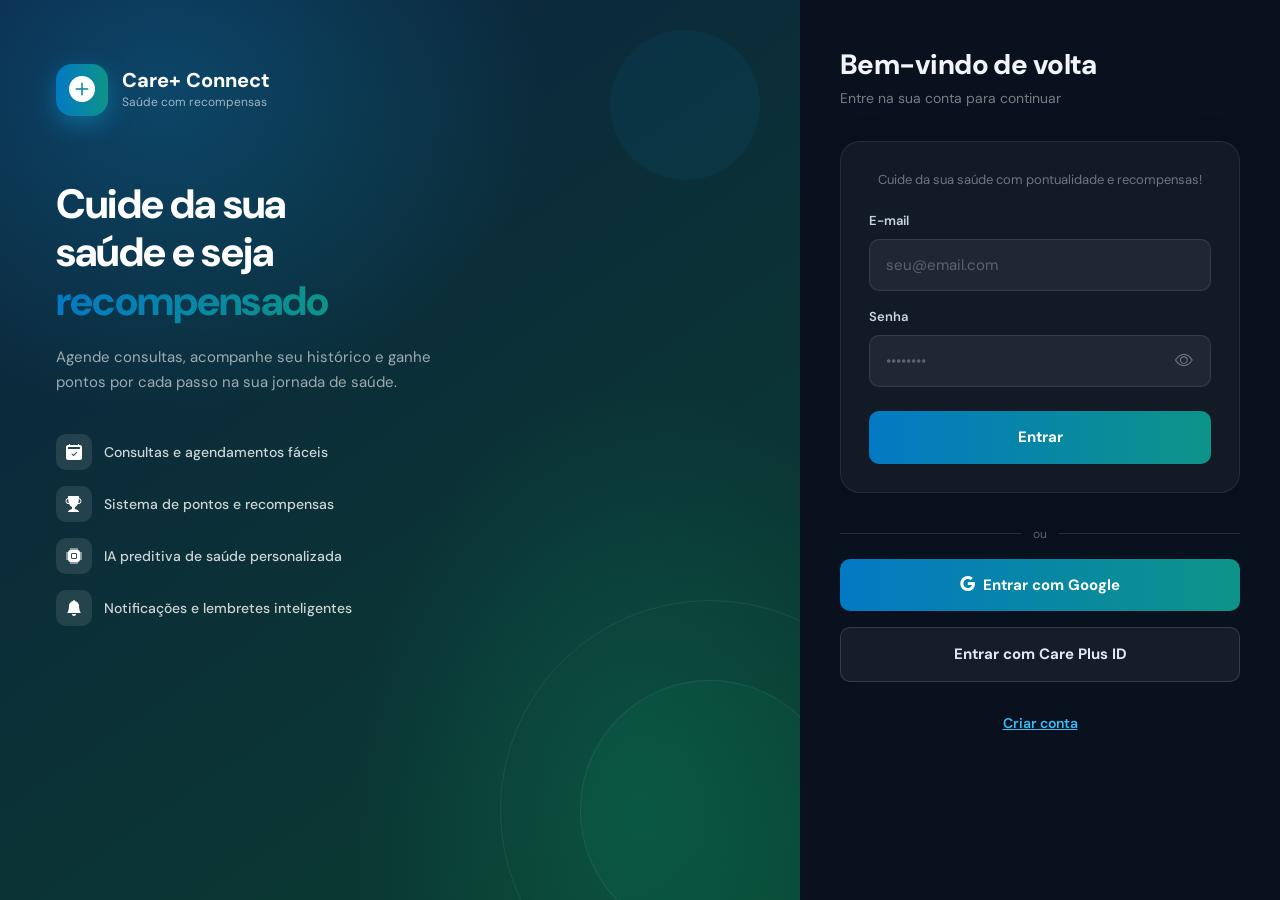
==== commit 91d84b50: "js botao resgatar" ====
--- a/index.html
+++ b/index.html
@@ -103,4 +103,4 @@
 <script src="https://cdn.jsdelivr.net/npm/bootstrap@5.3.3/dist/js/bootstrap.bundle.min.js"></script>
 <script src="js/main.js"></script>
 </body>
-</html>
+</html>
--- a/css/style.css
+++ b/css/style.css
@@ -5,8 +5,9 @@
 
 /* ── VARIABLES ─────────────────────────────────────────────── */
 :root {
-  --primary:        #0ea5e9;
-  --primary-dk:     #0284c7;
+  --primary:    #0379C4;          /* era #0ea5e9 */
+  --primary-dk: #005fa3;          /* era #0284c7 */
+  --primary-lt: #0d9488;          /* nova — tom suave do gradiente */
   --accent:         #10b981;
   --accent-dk:      #059669;
   --orange:         #f97316;
@@ -23,7 +24,7 @@
   --border:         #e2e8f0;
   --page-bg:        #f0f4f8;
 
-  --blue-lt:        #eff6ff;
+  --blue-lt:        #e6f3fb;      /* era #eff6ff — ajustado pro novo azul */
   --green-lt:       #f0fdf4;
   --orange-lt:      #fff7ed;
   --purple-lt:      #faf5ff;
@@ -40,8 +41,8 @@
   --shadow-md:      0 4px 20px rgba(0,0,0,.10);
   --shadow-lg:      0 8px 40px rgba(0,0,0,.12);
 
-  --gradient:       linear-gradient(135deg, var(--primary) 0%, var(--accent) 100%);
-  --gradient-h:     linear-gradient(100deg,  var(--primary) 0%, var(--accent) 100%);
+  --gradient:   linear-gradient(90deg, var(--primary) 0%, var(--primary-lt) 100%);   /* era …accent */
+  --gradient-h: linear-gradient(90deg,  var(--primary) 0%, var(--primary-lt) 100%);  /* era …accent */
 
   --font:           'DM Sans', sans-serif;
   --nav-h:          68px;
@@ -136,6 +137,11 @@
   padding: 0 8px;
   flex-shrink: 0;
   z-index: 100;
+  position: fixed;
+  bottom: 0;
+  left: 0;
+  right: 0;
+  width: 100%;
 }
 .nav-tab {
   display: flex; flex-direction: column; align-items: center; gap: 3px;
@@ -152,7 +158,7 @@
 /* ── PAGE BODY ──────────────────────────────────────────────── */
 .page-body {
   padding: 16px;
-  padding-bottom: 24px;
+  padding-bottom: calc(var(--nav-h) + 16px); /* era 24px — agora compensa a nav fixa */
   animation: fadeUp .25s ease;
 }
 @keyframes fadeUp {
@@ -732,16 +738,20 @@
     max-height: calc(100dvh - 48px);
   }
 
+  /* ▼ NOVO — cancela o fixed do mobile; no tablet o scroll é interno */
+  #bottom-nav {
+    position: static;
+    width: auto;
+    bottom: auto;
+  }
+
   .login-page { padding: 40px 32px 56px; }
   .login-card { padding: 32px; }
 
-  /* Slightly more spacious page body */
   .page-body { padding: 20px; }
 
-  /* Specialty grid: 3 columns on tablet */
   .spec-grid { grid-template-columns: repeat(3, 1fr); }
 
-  /* Toast position */
   #toast-container { bottom: 100px; }
 }
 
@@ -774,28 +784,23 @@
     min-width: var(--sidebar-w);
     height: 100dvh;
     background: var(--card);
-    border-right: 1px solid var(--border);
     overflow: hidden;
     flex-shrink: 0;
     z-index: 200;
   }
 
   .sb-brand {
-    background: var(--gradient-h);
-    padding: 24px 20px;
-    display: flex;
-    align-items: center;
-    gap: 12px;
-    flex-shrink: 0;
-  }
-  .sb-logo-icon {
-    width: 42px; height: 42px; border-radius: 12px;
-    background: rgba(255,255,255,.25);
-    display: flex; align-items: center; justify-content: center;
-    font-size: 22px; color: #fff; flex-shrink: 0;
-  }
-  .sb-logo-name { font-size: 16px; font-weight: 800; color: #fff; line-height: 1.2; }
-  .sb-logo-tag  { font-size: 11px; color: rgba(255,255,255,.8); }
+  flex-shrink: 0;
+  overflow: hidden;
+  margin: 0;
+  padding: 0;
+  line-height: 0; /* remove espaço fantasma abaixo da img */
+  }
+  .sb-brand-img {
+    width: 100%;
+    display: block;
+    object-fit: cover;
+  }
 
   .sb-nav {
     flex: 1;
@@ -1156,7 +1161,6 @@
   }
 
   .sb-link { font-size: 15px; padding: 12px 16px; }
-  .sb-brand { padding: 28px 24px; }
 
   .page-body { max-width: 1280px; padding: 36px 48px 48px; }
   .g-header  { padding: 22px 48px 24px; }
@@ -1168,4 +1172,4 @@
   .appt-card { padding: 24px; }
   .reward-card { padding: 18px; }
   .mission-card { padding: 18px; }
-}
+}
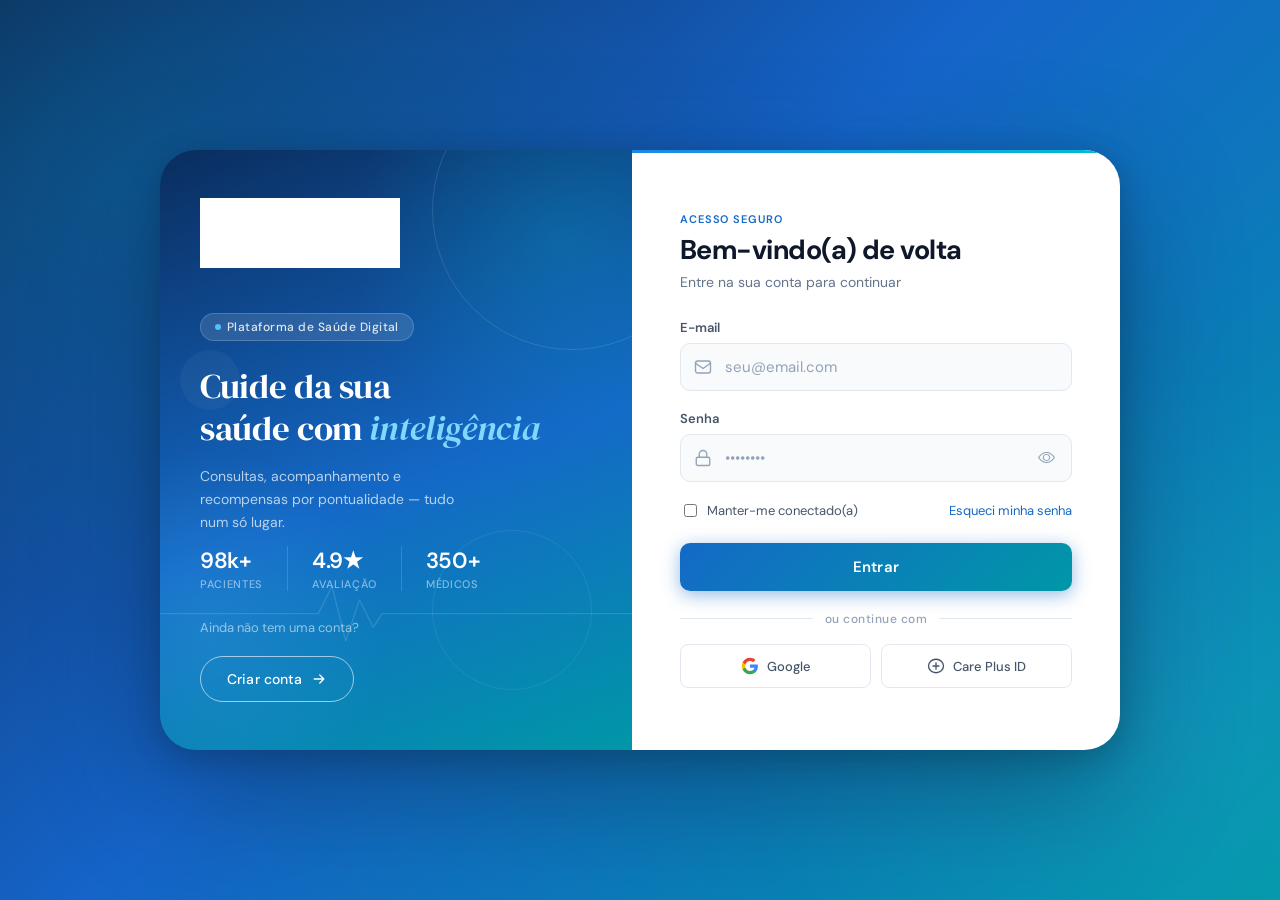
==== commit ca89da2e: "tela de login atualizada" ====
--- a/index.html
+++ b/index.html
@@ -2,105 +2,149 @@
 <html lang="pt-BR">
 <head>
   <meta charset="UTF-8" />
-  <meta name="viewport" content="width=device-width, initial-scale=1.0, maximum-scale=1.0, user-scalable=no" />
-  <title>Care+ Connect — Login</title>
-  <link href="https://cdn.jsdelivr.net/npm/bootstrap@5.3.3/dist/css/bootstrap.min.css" rel="stylesheet" />
+  <meta name="viewport" content="width=device-width, initial-scale=1.0" />
+  <title>Care+ Connect — Entrar</title>
+  <link rel="preconnect" href="https://fonts.googleapis.com">
+  <link href="https://fonts.googleapis.com/css2?family=DM+Sans:opsz,wght@9..40,300;9..40,400;9..40,500;9..40,600;9..40,700;9..40,800&family=DM+Serif+Display:ital@0;1&display=swap" rel="stylesheet" />
   <link href="https://cdn.jsdelivr.net/npm/bootstrap-icons@1.11.3/font/bootstrap-icons.min.css" rel="stylesheet" />
-  <link href="https://fonts.googleapis.com/css2?family=DM+Sans:opsz,wght@9..40,300;9..40,400;9..40,500;9..40,600;9..40,700;9..40,800&display=swap" rel="stylesheet" />
+  <link rel="icon" href="assets/img/icon.png" type="image/png" />
   <link rel="stylesheet" href="css/style.css" />
 </head>
 <body data-page="login">
 
-<!-- Desktop: full-page wrapper -->
-<div class="login-page-wrap">
+<div class="login-wrap">
 
-  <!-- LEFT PANEL — desktop branding (hidden on mobile) -->
-  <div class="login-left-panel">
-    <div class="llp-inner">
-      <div class="llp-logo">
-        <div class="llp-logo-icon"><i class="bi bi-plus-circle-fill"></i></div>
-        <div>
-          <div class="llp-brand">Care+ Connect</div>
-          <div class="llp-tagline">Saúde com recompensas</div>
+  <!-- ═══ LEFT PANEL (desktop only) ═══ -->
+  <div class="login-panel-left">
+    <div class="lpl-circle lpl-c1"></div>
+    <div class="lpl-circle lpl-c2"></div>
+    <div class="lpl-circle lpl-c3"></div>
+
+    <!-- ECG decoration -->
+    <svg class="lpl-ecg" viewBox="0 0 560 80" fill="none" xmlns="http://www.w3.org/2000/svg">
+      <path d="M0 40 H180 L195 40 L210 10 L225 70 L240 25 L255 55 L265 40 H560"
+            stroke="white" stroke-width="1.5" stroke-linecap="round" stroke-linejoin="round"/>
+    </svg>
+
+    <div class="lpl-top">
+      <div class="lpl-logo-wrap">
+        <img class="lpl-logo-img" src="assets/img/care_connect_logo.png" alt="Care+ Connect Logo"/>
+      </div>
+
+      <div class="lpl-tag">
+        <span class="lpl-dot"></span>
+        Plataforma de Saúde Digital
+      </div>
+
+      <h1 class="lpl-heading">Cuide da sua<br>saúde com <em>inteligência</em></h1>
+      <p class="lpl-desc">Consultas, acompanhamento e recompensas por pontualidade — tudo num só lugar.</p>
+    </div>
+
+    <div class="lpl-bottom">
+      <div class="lpl-stats">
+        <div class="lpl-stat">
+          <span class="lpl-stat-number">98k+</span>
+          <span class="lpl-stat-label">Pacientes</span>
+        </div>
+        <div class="lpl-stat-divider"></div>
+        <div class="lpl-stat">
+          <span class="lpl-stat-number">4.9★</span>
+          <span class="lpl-stat-label">Avaliação</span>
+        </div>
+        <div class="lpl-stat-divider"></div>
+        <div class="lpl-stat">
+          <span class="lpl-stat-number">350+</span>
+          <span class="lpl-stat-label">Médicos</span>
         </div>
       </div>
 
-      <div class="llp-headline">
-        Cuide da sua<br/>saúde e seja<br/><em>recompensado</em>
-      </div>
-      <p class="llp-sub">Agende consultas, acompanhe seu histórico e ganhe pontos por cada passo na sua jornada de saúde.</p>
-
-      <ul class="llp-features">
-        <li><i class="bi bi-calendar2-check-fill"></i> Consultas e agendamentos fáceis</li>
-        <li><i class="bi bi-trophy-fill"></i> Sistema de pontos e recompensas</li>
-        <li><i class="bi bi-cpu-fill"></i> IA preditiva de saúde personalizada</li>
-        <li><i class="bi bi-bell-fill"></i> Notificações e lembretes inteligentes</li>
-      </ul>
-
-      <div class="llp-deco-circle llp-c1"></div>
-      <div class="llp-deco-circle llp-c2"></div>
-      <div class="llp-deco-circle llp-c3"></div>
+      <p class="lpl-no-account">Ainda não tem uma conta?</p>
+      <a href="#" class="lpl-btn-create">
+        Criar conta
+        <svg viewBox="0 0 20 20" fill="none" width="16" height="16">
+          <path d="M4 10h12M11 5l5 5-5 5" stroke="currentColor" stroke-width="1.6" stroke-linecap="round" stroke-linejoin="round"/>
+        </svg>
+      </a>
     </div>
   </div>
 
-  <!-- RIGHT PANEL — form -->
-  <div id="phone-shell">
-    <main class="login-page">
+  <!-- ═══ RIGHT PANEL — form ═══ -->
+  <div class="login-panel-right">
 
-      <!-- Logo (mobile only) -->
-      <div class="logo-badge">
-        <div class="logo-icon"><i class="bi bi-plus-circle-fill"></i></div>
-        <div>
-          <div class="logo-brand">Care+ Connect</div>
-          <div class="logo-tagline">Saúde com recompensas</div>
+    <div class="lpr-header">
+      <p class="lpr-eyebrow">Acesso seguro</p>
+      <h2 class="lpr-title">Bem-vindo(a) de volta</h2>
+      <p class="lpr-sub">Entre na sua conta para continuar</p>
+    </div>
+
+    <form id="login-form" novalidate>
+
+      <div class="lf-field">
+        <label for="login-email">E-mail</label>
+        <div class="lf-input-wrap">
+          <span class="lf-input-icon">
+            <svg viewBox="0 0 24 24" fill="none" stroke="currentColor" stroke-width="1.8" stroke-linecap="round" stroke-linejoin="round">
+              <rect x="2" y="4" width="20" height="16" rx="3"/>
+              <path d="m2 7 10 7 10-7"/>
+            </svg>
+          </span>
+          <input type="email" id="login-email" placeholder="seu@email.com" autocomplete="email" />
         </div>
       </div>
 
-      <!-- Desktop heading (desktop only) -->
-      <div class="login-desktop-heading">
-        <h1 class="ldh-title">Bem-vindo de volta</h1>
-        <p class="ldh-sub">Entre na sua conta para continuar</p>
+      <div class="lf-field">
+        <label for="login-password">Senha</label>
+        <div class="lf-input-wrap">
+          <span class="lf-input-icon">
+            <svg viewBox="0 0 24 24" fill="none" stroke="currentColor" stroke-width="1.8" stroke-linecap="round" stroke-linejoin="round">
+              <rect x="3" y="11" width="18" height="11" rx="2"/>
+              <path d="M7 11V7a5 5 0 0 1 10 0v4"/>
+            </svg>
+          </span>
+          <input type="password" id="login-password" placeholder="••••••••" autocomplete="current-password" />
+          <button class="lf-eye-btn" type="button" id="btn-eye" aria-label="Mostrar senha">
+            <i id="eye-icon" class="bi bi-eye"></i>
+          </button>
+        </div>
       </div>
 
-      <div class="login-card">
-        <p class="login-subtitle">Cuide da sua saúde com pontualidade e recompensas!</p>
-
-        <form id="login-form" novalidate>
-          <div class="mb-3">
-            <label class="form-lbl" for="login-email">E-mail</label>
-            <input class="input-cc" id="login-email" type="email"
-                   placeholder="seu@email.com" autocomplete="email" />
-          </div>
-          <div class="mb-4">
-            <label class="form-lbl" for="login-password">Senha</label>
-            <div class="input-wrap">
-              <input class="input-cc padded-right" id="login-password" type="password"
-                     placeholder="••••••••" autocomplete="current-password" />
-              <button class="eye-toggle" type="button" id="btn-eye" aria-label="Mostrar senha">
-                <i class="bi bi-eye" id="eye-icon"></i>
-              </button>
-            </div>
-          </div>
-          <button type="submit" class="btn-cc btn-gradient">Entrar</button>
-        </form>
+      <div class="lf-field-row">
+        <label class="lf-checkbox-wrap">
+          <input type="checkbox" />
+          <span>Manter-me conectado(a)</span>
+        </label>
+        <a href="#" class="lf-forgot">Esqueci minha senha</a>
       </div>
 
-      <div class="divider-or w-100"><span>ou</span></div>
+      <button type="submit" class="lf-btn-primary">Entrar</button>
 
-      <button class="btn-cc btn-gradient mb-3" id="btn-google">
-        <i class="bi bi-google"></i> Entrar com Google
+    </form>
+
+    <div class="lf-divider">ou continue com</div>
+
+    <div class="lf-social-btns">
+      <button class="lf-btn-social lf-btn-google" id="btn-google">
+        <svg viewBox="0 0 24 24" xmlns="http://www.w3.org/2000/svg" width="18" height="18">
+          <path d="M22.56 12.25c0-.78-.07-1.53-.2-2.25H12v4.26h5.92c-.26 1.37-1.04 2.53-2.21 3.31v2.77h3.57c2.08-1.92 3.28-4.74 3.28-8.09z" fill="#4285F4"/>
+          <path d="M12 23c2.97 0 5.46-.98 7.28-2.66l-3.57-2.77c-.98.66-2.23 1.06-3.71 1.06-2.86 0-5.29-1.93-6.16-4.53H2.18v2.84C3.99 20.53 7.7 23 12 23z" fill="#34A853"/>
+          <path d="M5.84 14.09c-.22-.66-.35-1.36-.35-2.09s.13-1.43.35-2.09V7.07H2.18C1.43 8.55 1 10.22 1 12s.43 3.45 1.18 4.93l2.85-2.22.81-.62z" fill="#FBBC05"/>
+          <path d="M12 5.38c1.62 0 3.06.56 4.21 1.64l3.15-3.15C17.45 2.09 14.97 1 12 1 7.7 1 3.99 3.47 2.18 7.07l3.66 2.84c.87-2.6 3.3-4.53 6.16-4.53z" fill="#EA4335"/>
+        </svg>
+        Google
       </button>
-      <button class="btn-cc btn-outline-cc mb-3" id="btn-careplus">
-        Entrar com Care Plus ID
+      <button class="lf-btn-social lf-btn-careplus" id="btn-careplus">
+        <svg viewBox="0 0 24 24" fill="none" stroke="currentColor" stroke-width="1.8" stroke-linecap="round" stroke-linejoin="round" width="18" height="18">
+          <path d="M12 21C6.5 21 2 17 2 12S6.5 3 12 3s10 4 10 9-4.5 9-10 9z"/>
+          <path d="M12 8v8M8 12h8"/>
+        </svg>
+        Care Plus ID
       </button>
-      <button class="link-create">Criar conta</button>
+    </div>
 
-    </main>
-  </div>
+  </div><!-- /.login-panel-right -->
 
-</div>
+</div><!-- /.login-wrap -->
 
-<script src="https://cdn.jsdelivr.net/npm/bootstrap@5.3.3/dist/js/bootstrap.bundle.min.js"></script>
 <script src="js/main.js"></script>
 </body>
 </html>
--- a/css/style.css
+++ b/css/style.css
@@ -180,79 +180,189 @@
 }
 
 /* ── LOGIN ──────────────────────────────────────────────────── */
-/* Desktop-only elements hidden on mobile */
-.login-left-panel      { display: none; }
-.login-desktop-heading { display: none; }
-
-.login-page {
-  flex: 1; display: flex;
-  background: linear-gradient(170deg, #f8fafc, #e0f2fe 50%, #d1fae5);
-  flex-direction: column; align-items: center;
-  padding: 36px 24px 48px; overflow-y: auto;
-  animation: fadeUp .3s ease;
-}
-.logo-badge {
-  display: inline-flex; align-items: center; gap: 12px;
-  background: var(--gradient); border-radius: var(--radius-lg);
-  padding: 14px 24px; box-shadow: 0 8px 32px rgba(14,165,233,.3);
-  margin-bottom: 32px;
-}
-.logo-icon {
-  width: 46px; height: 46px; border-radius: 50%;
-  background: rgba(255,255,255,.25);
+/* Variáveis específicas do login */
+:root {
+  --lf-blue-mid:    #1469c7;
+  --lf-blue-bright: #1e88e5;
+  --lf-cyan:        #00bcd4;
+  --lf-teal:        #00897b;
+  --lf-shadow-btn:  0 4px 18px rgba(20,105,199,.45);
+  --lf-transition:  all .22s cubic-bezier(.4,0,.2,1);
+}
+
+/* Fundo da página de login (mobile) */
+body[data-page="login"] {
+  background: linear-gradient(135deg, #0d2d5c 0%, #1564c9 45%, #0097a7 100%);
+  min-height: 100vh;
+}
+
+/* Wrapper geral */
+.login-wrap {
+  min-height: 100vh;
+  display: flex;
+  flex-direction: column;
+  align-items: center;
+  justify-content: center;
+  padding: 1.5rem;
+  position: relative;
+}
+
+/* Painel esquerdo — oculto no mobile */
+.login-panel-left { display: none; }
+
+/* Painel direito — formulário */
+.login-panel-right {
+  background: #fff;
+  border-radius: 24px;
+  padding: 2.5rem 2rem;
+  display: flex;
+  flex-direction: column;
+  justify-content: center;
+  width: 100%;
+  max-width: 440px;
+  box-shadow: 0 24px 80px rgba(10,37,64,.22), 0 4px 24px rgba(10,37,64,.12);
+  position: relative;
+  overflow: hidden;
+  animation: lf-fadeUp .5s cubic-bezier(.4,0,.2,1) both;
+}
+
+/* Linha de cor no topo do painel */
+.login-panel-right::before {
+  content: '';
+  position: absolute;
+  top: 0; left: 0; right: 0;
+  height: 3px;
+  background: linear-gradient(90deg, var(--lf-blue-bright) 0%, var(--lf-cyan) 100%);
+}
+
+/* Cabeçalho do formulário */
+.lpr-header { margin-bottom: 1.75rem; }
+
+.lpr-eyebrow {
+  font-size: 11px; font-weight: 600;
+  letter-spacing: .08em; text-transform: uppercase;
+  color: var(--lf-blue-mid); margin: 0 0 6px;
+}
+.lpr-title {
+  font-size: 1.7rem; font-weight: 700;
+  color: #0f172a; margin: 0 0 6px;
+  letter-spacing: -.02em;
+}
+.lpr-sub { font-size: 14px; color: #64748b; margin: 0; }
+
+/* Campos do formulário */
+.lf-field { margin-bottom: 1.2rem; }
+.lf-field label {
+  display: block; font-size: 13px; font-weight: 600;
+  color: #475569; margin-bottom: 7px;
+}
+
+.lf-input-wrap { position: relative; }
+
+.lf-input-wrap input {
+  width: 100%; height: 48px;
+  background: #f8fafc;
+  border: 1.5px solid #e2e8f0;
+  border-radius: 10px;
+  padding: 0 48px 0 44px;
+  font-size: 15px; color: #0f172a;
+  font-family: var(--font); outline: none;
+  transition: var(--lf-transition);
+}
+.lf-input-wrap input::placeholder { color: #94a3b8; }
+.lf-input-wrap input:focus {
+  border-color: var(--lf-blue-bright);
+  background: #fff;
+  box-shadow: 0 0 0 3px rgba(30,136,229,.13);
+}
+
+.lf-input-icon {
+  position: absolute; left: 14px; top: 50%; transform: translateY(-50%);
+  width: 18px; height: 18px; color: #94a3b8;
+  display: flex; align-items: center; justify-content: center; pointer-events: none;
+}
+.lf-input-icon svg { width: 18px; height: 18px; }
+
+.lf-eye-btn {
+  position: absolute; right: 13px; top: 50%; transform: translateY(-50%);
+  background: none; border: none; color: #94a3b8; cursor: pointer;
+  font-size: 17px; padding: 4px; line-height: 1;
   display: flex; align-items: center; justify-content: center;
-  font-size: 24px; color: #fff;
-}
-.logo-brand   { font-size: 22px; font-weight: 800; color: #fff; line-height: 1.1; }
-.logo-tagline { font-size: 11px; color: rgba(255,255,255,.85); }
-
-.login-card {
-  background: var(--card); border-radius: var(--radius-lg);
-  padding: 24px; width: 100%; margin-bottom: 20px;
-  box-shadow: 0 8px 40px rgba(0,0,0,.1);
-}
-.login-subtitle {
-  text-align: center; font-size: 14px; color: var(--muted-fg);
-  margin-bottom: 22px; line-height: 1.5;
-}
-.form-lbl {
-  display: block; font-size: 14px; font-weight: 600;
-  color: var(--text); margin-bottom: 8px;
-}
-.input-cc {
-  width: 100%; background: var(--muted); border: none;
-  border-radius: var(--radius-sm); padding: 14px 16px;
-  font-size: 15px; color: var(--text); outline: none;
-  transition: box-shadow .2s; font-family: var(--font);
-}
-.input-cc:focus { box-shadow: 0 0 0 2.5px rgba(14,165,233,.3); background: #fff; }
-.input-cc.padded-right { padding-right: 48px; }
-.input-wrap { position: relative; }
-.eye-toggle {
-  position: absolute; right: 14px; top: 50%; transform: translateY(-50%);
-  background: none; border: none; color: var(--muted-fg);
-  cursor: pointer; font-size: 18px; padding: 4px;
-}
-
-.btn-cc {
+  transition: color .15s;
+}
+.lf-eye-btn:hover { color: #475569; }
+
+/* Linha: manter conectado + esqueci senha */
+.lf-field-row {
+  display: flex; align-items: center;
+  justify-content: space-between; margin-bottom: 1.4rem;
+}
+.lf-checkbox-wrap {
+  display: flex; align-items: center; gap: 7px;
+  font-size: 13px; color: #475569; cursor: pointer; user-select: none;
+}
+.lf-checkbox-wrap input[type="checkbox"] { accent-color: var(--lf-blue-mid); }
+.lf-forgot {
+  font-size: 13px; color: var(--lf-blue-mid);
+  text-decoration: none; transition: color .15s;
+}
+.lf-forgot:hover { color: #0d47a1; text-decoration: underline; }
+
+/* Botão principal */
+.lf-btn-primary {
+  width: 100%; height: 48px; border: none; border-radius: 10px;
+  background: linear-gradient(135deg, #1469c7 0%, #0097a7 100%);
+  color: #fff; font-size: 15px; font-weight: 600;
+  font-family: var(--font); cursor: pointer; letter-spacing: .01em;
+  box-shadow: var(--lf-shadow-btn); transition: var(--lf-transition);
+  margin-bottom: 1.25rem; position: relative; overflow: hidden;
+}
+.lf-btn-primary::before {
+  content: ''; position: absolute; inset: 0;
+  background: linear-gradient(135deg, rgba(255,255,255,.18) 0%, transparent 60%);
+  opacity: 0; transition: opacity .2s;
+}
+.lf-btn-primary:hover {
+  transform: translateY(-2px);
+  box-shadow: 0 8px 28px rgba(20,105,199,.55);
+}
+.lf-btn-primary:hover::before { opacity: 1; }
+.lf-btn-primary:active { transform: translateY(0); }
+.lf-btn-primary:disabled { opacity: .65; cursor: not-allowed; transform: none; }
+
+/* Divisor "ou continue com" */
+.lf-divider {
+  display: flex; align-items: center; gap: 12px;
+  margin-bottom: 1.1rem; color: #94a3b8;
+  font-size: 12px; letter-spacing: .04em; font-weight: 500;
+}
+.lf-divider::before, .lf-divider::after {
+  content: ''; flex: 1; height: 1px; background: #e2e8f0;
+}
+
+/* Botões sociais */
+.lf-social-btns { display: grid; grid-template-columns: 1fr 1fr; gap: 10px; }
+
+.lf-btn-social {
   display: flex; align-items: center; justify-content: center; gap: 8px;
-  width: 100%; padding: 15px; border-radius: var(--radius-sm);
-  font-size: 15px; font-weight: 700; border: none; cursor: pointer;
-  transition: opacity .2s, transform .1s; font-family: var(--font);
-}
-.btn-cc:active { opacity: .85; transform: scale(.98); }
-.btn-gradient   { background: var(--gradient); color: #fff; }
-.btn-outline-cc { background: var(--card); color: var(--text); border: 1.5px solid var(--border) !important; }
-.divider-or {
-  display: flex; align-items: center; gap: 12px; width: 100%; margin: 16px 0;
-}
-.divider-or::before,
-.divider-or::after { content:''; flex: 1; height: 1px; background: var(--border); }
-.divider-or span { font-size: 13px; color: var(--muted-fg); }
-.link-create {
-  display: block; text-align: center; color: var(--primary); font-size: 14px;
-  font-weight: 500; text-decoration: underline; margin-top: 14px; cursor: pointer;
-  background: none; border: none; width: 100%; font-family: var(--font);
+  height: 44px; border: 1.5px solid #e2e8f0;
+  border-radius: 8px; background: #fff;
+  font-size: 13px; font-weight: 500;
+  font-family: var(--font); color: #475569;
+  cursor: pointer; transition: var(--lf-transition);
+}
+.lf-btn-social svg { flex-shrink: 0; }
+.lf-btn-social:hover {
+  border-color: #94a3b8; background: #f8fafc;
+  color: #0f172a; transform: translateY(-1px);
+}
+.lf-btn-google:hover   { border-color: #ea4335; color: #ea4335; }
+.lf-btn-careplus:hover { border-color: var(--lf-blue-mid); color: var(--lf-blue-mid); }
+
+/* Animação de entrada */
+@keyframes lf-fadeUp {
+  from { opacity: 0; transform: translateY(18px); }
+  to   { opacity: 1; transform: translateY(0); }
 }
 
 /* ── APPOINTMENT CARD ───────────────────────────────────────── */
@@ -932,204 +1042,168 @@
   /* ── Header btn for desktop ── */
   .g-header-btn { width: 40px; height: 40px; }
 
-  /* ── Login page desktop — DARK REDESIGN ── */
+  /* ── Login page desktop — SPLIT PANEL DESIGN ── */
   body[data-page="login"] {
-    background: #09111e !important;
+    min-height: 100dvh;
+    display: flex;
+    align-items: center;
+    justify-content: center;
+    padding: 2rem;
     overflow: auto !important;
     height: auto !important;
-  }
-
-  .login-page-wrap {
-    min-height: 100dvh;
+    background:
+      radial-gradient(ellipse 800px 600px at 10% 20%, rgba(0,188,212,.18) 0%, transparent 70%),
+      radial-gradient(ellipse 600px 500px at 90% 80%, rgba(79,195,247,.15) 0%, transparent 70%),
+      linear-gradient(135deg, #0d2d5c 0%, #1564c9 45%, #0097a7 100%) !important;
+  }
+
+  .login-wrap {
+    width: min(960px, 100%);
+    min-height: 600px;
     display: flex;
+    flex-direction: row;
     align-items: stretch;
     padding: 0;
-    background: transparent;
-  }
-
-  /* LEFT PANEL */
-  .login-left-panel {
+    border-radius: 36px;
+    overflow: hidden;
+    box-shadow: 0 40px 120px rgba(10,37,64,.45), 0 8px 32px rgba(0,0,0,.2);
+    animation: lf-fadeUp .6s cubic-bezier(.4,0,.2,1) both;
+  }
+
+  /* Show left panel on desktop */
+  .login-panel-left {
     display: flex;
-    flex: 1;
+    flex-direction: column;
+    justify-content: space-between;
+    padding: 3rem 2.5rem;
+    background: linear-gradient(160deg, #0a2d5e 0%, #1469c7 55%, #0097a7 100%);
     position: relative;
     overflow: hidden;
-    background: linear-gradient(145deg, #0c2340 0%, #0a3d2e 100%);
-  }
-  .login-left-panel::before {
+  }
+
+  .login-panel-left::before {
     content: '';
     position: absolute; inset: 0;
     background:
-      radial-gradient(ellipse 80% 60% at 20% 10%, rgba(14,165,233,.25) 0%, transparent 60%),
-      radial-gradient(ellipse 60% 80% at 80% 90%, rgba(16,185,129,.2) 0%, transparent 60%);
-  }
-
-  .llp-inner {
-    position: relative; z-index: 1;
-    display: flex; flex-direction: column;
-    padding: 64px 56px;
-    width: 100%;
-  }
-
-  .llp-logo {
-    display: inline-flex; align-items: center; gap: 14px;
-    margin-bottom: 64px;
-  }
-  .llp-logo-icon {
-    width: 52px; height: 52px; border-radius: 16px;
-    background: var(--gradient);
-    display: flex; align-items: center; justify-content: center;
-    font-size: 26px; color: #fff;
-    box-shadow: 0 8px 24px rgba(14,165,233,.4);
-  }
-  .llp-brand   { font-size: 20px; font-weight: 800; color: #fff; line-height: 1.1; }
-  .llp-tagline { font-size: 12px; color: rgba(255,255,255,.6); margin-top: 2px; }
-
-  .llp-headline {
-    font-size: clamp(32px, 3.2vw, 46px);
-    font-weight: 800;
-    color: #fff;
-    line-height: 1.18;
-    margin-bottom: 20px;
-    letter-spacing: -.02em;
-  }
-  .llp-headline em {
-    font-style: normal;
-    background: var(--gradient);
-    -webkit-background-clip: text;
-    -webkit-text-fill-color: transparent;
-    background-clip: text;
-  }
-
-  .llp-sub {
-    font-size: 15px; color: rgba(255,255,255,.6);
-    line-height: 1.65; max-width: 380px;
-    margin-bottom: 40px;
-  }
-
-  .llp-features {
-    list-style: none; padding: 0; margin: 0;
-    display: flex; flex-direction: column; gap: 16px;
-  }
-  .llp-features li {
-    display: flex; align-items: center; gap: 12px;
+      radial-gradient(ellipse 350px 350px at 85% 15%, rgba(0,188,212,.22) 0%, transparent 60%),
+      radial-gradient(ellipse 300px 300px at 10% 80%, rgba(79,195,247,.18) 0%, transparent 60%);
+    pointer-events: none;
+  }
+
+  /* Decorative circles */
+  .lpl-circle {
+    position: absolute; border-radius: 50%;
+    border: 1px solid rgba(255,255,255,.12); pointer-events: none;
+  }
+  .lpl-c1 { width: 280px; height: 280px; top: -80px;  right: -80px; }
+  .lpl-c2 { width: 160px; height: 160px; bottom: 60px; right: 40px; border-color: rgba(255,255,255,.08); }
+  .lpl-c3 { width: 60px;  height: 60px;  top: 200px;  left: 20px;  background: rgba(255,255,255,.04); border: none; }
+
+  /* ECG line */
+  .lpl-ecg {
+    position: absolute; bottom: 100px; left: -20px; right: -20px;
+    opacity: .12; pointer-events: none;
+  }
+
+  .lpl-top, .lpl-bottom { position: relative; z-index: 2; }
+
+  /* Logo */
+  .lpl-logo-wrap { display: inline-block; margin-bottom: 2.5rem; }
+  .lpl-logo-img {
+    width: 200px; height: auto;
+    filter: brightness(0) invert(1);
+    display: block;
+  }
+
+  /* Tag */
+  .lpl-tag {
+    display: inline-flex; align-items: center; gap: 6px;
+    background: rgba(255,255,255,.12);
+    border: 1px solid rgba(255,255,255,.18);
+    border-radius: 100px; padding: 5px 14px;
+    font-size: 12px; font-weight: 500;
+    color: rgba(255,255,255,.85);
+    letter-spacing: .04em; margin-bottom: 1.5rem;
+    backdrop-filter: blur(8px);
+  }
+
+  .lpl-dot {
+    width: 6px; height: 6px; border-radius: 50%;
+    background: #4fc3f7;
+    animation: lf-pulse 2s ease-in-out infinite;
+    flex-shrink: 0;
+  }
+  @keyframes lf-pulse {
+    0%, 100% { opacity: 1; transform: scale(1); }
+    50%       { opacity: .5; transform: scale(.7); }
+  }
+
+  /* Heading */
+  .lpl-heading {
+    font-family: 'DM Serif Display', Georgia, serif;
+    font-size: 2.2rem; font-weight: 400;
+    color: #fff; line-height: 1.2;
+    margin: 0 0 1rem; letter-spacing: -.01em;
+  }
+  .lpl-heading em { font-style: italic; color: #80d8ff; }
+
+  /* Description */
+  .lpl-desc {
+    font-size: 14px; color: rgba(255,255,255,.7);
+    line-height: 1.65; max-width: 280px; margin: 0;
+  }
+
+  /* Stats */
+  .lpl-stats { display: flex; gap: 1.5rem; margin-bottom: 1.75rem; }
+  .lpl-stat  { display: flex; flex-direction: column; gap: 2px; }
+  .lpl-stat-number {
+    font-size: 22px; font-weight: 600;
+    color: #fff; letter-spacing: -.02em;
+  }
+  .lpl-stat-label {
+    font-size: 11px; font-weight: 500;
+    color: rgba(255,255,255,.5);
+    letter-spacing: .06em; text-transform: uppercase;
+  }
+  .lpl-stat-divider {
+    width: 1px; align-self: stretch;
+    background: rgba(255,255,255,.15);
+  }
+
+  /* "Ainda não tem conta?" */
+  .lpl-no-account {
+    font-size: 13px; color: rgba(255,255,255,.55);
+    margin: 0 0 1.25rem;
+  }
+
+  /* Botão criar conta */
+  .lpl-btn-create {
+    display: inline-flex; align-items: center; gap: 8px;
+    padding: 13px 26px; border-radius: 100px;
+    border: 1.5px solid rgba(255,255,255,.6);
+    background: transparent; color: #fff;
     font-size: 14px; font-weight: 500;
-    color: rgba(255,255,255,.8);
-  }
-  .llp-features li i {
-    font-size: 16px;
-    width: 36px; height: 36px; border-radius: 10px;
-    background: rgba(255,255,255,.1);
-    display: flex; align-items: center; justify-content: center;
-    flex-shrink: 0; color: #fff;
-  }
-
-  /* Decorative circles */
-  .llp-deco-circle {
-    position: absolute; border-radius: 50%;
-    border: 1px solid rgba(255,255,255,.07);
-    pointer-events: none;
-  }
-  .llp-c1 { width: 420px; height: 420px; bottom: -120px; right: -120px; }
-  .llp-c2 { width: 260px; height: 260px; bottom: -40px;  right: -40px;  background: rgba(16,185,129,.05); }
-  .llp-c3 { width: 150px; height: 150px; top: 30px;      right: 40px;   background: rgba(14,165,233,.06); border: none; }
-
-  /* RIGHT PANEL */
-  body[data-page="login"] #phone-shell {
-    width: 480px;
-    min-width: 480px;
-    max-width: 480px;
-    min-height: 100dvh;
-    border-radius: 0;
-    box-shadow: none;
-    background: #09111e;
-    display: flex;
-    align-items: center;
-    justify-content: center;
-    padding: 48px 40px;
-  }
-
-  body[data-page="login"] .login-page {
-    max-width: 100%;
-    width: 100%;
-    border-radius: 0;
-    box-shadow: none;
-    padding: 0;
-    background: transparent;
-    animation: fadeUp .35s ease;
-    align-items: stretch;
-  }
-
-  /* Hide mobile logo badge on desktop */
-  body[data-page="login"] .logo-badge { display: none; }
-
-  /* Desktop heading */
-  .login-desktop-heading {
-    display: block;
-    margin-bottom: 32px;
-  }
-  .ldh-title {
-    font-size: 28px; font-weight: 800;
-    color: #f1f5f9; margin: 0 0 6px;
-    letter-spacing: -.02em;
-  }
-  .ldh-sub {
-    font-size: 14px; color: rgba(255,255,255,.45);
-    margin: 0;
-  }
-
-  /* Dark card */
-  body[data-page="login"] .login-card {
-    background: rgba(255,255,255,.04);
-    border: 1px solid rgba(255,255,255,.08);
-    border-radius: var(--radius-lg);
-    padding: 28px;
-    margin-bottom: 16px;
-  }
-  body[data-page="login"] .login-subtitle {
-    color: rgba(255,255,255,.4);
-    font-size: 13px;
-  }
-
-  /* Dark form labels */
-  body[data-page="login"] .form-lbl {
-    color: #cbd5e1; font-size: 13px;
-  }
-
-  /* Dark inputs */
-  body[data-page="login"] .input-cc {
-    background: rgba(255,255,255,.06);
-    border: 1.5px solid rgba(255,255,255,.1);
-    color: #f1f5f9;
-    border-radius: var(--radius-sm);
-  }
-  body[data-page="login"] .input-cc::placeholder {
-    color: rgba(255,255,255,.28);
-  }
-  body[data-page="login"] .input-cc:focus {
-    background: rgba(255,255,255,.09);
-    box-shadow: 0 0 0 2.5px rgba(14,165,233,.35);
-    border-color: rgba(14,165,233,.55);
-  }
-  body[data-page="login"] .eye-toggle { color: rgba(255,255,255,.35); }
-
-  /* Divider */
-  body[data-page="login"] .divider-or::before,
-  body[data-page="login"] .divider-or::after { background: rgba(255,255,255,.12); }
-  body[data-page="login"] .divider-or span   { color: rgba(255,255,255,.35); font-size: 12px; }
-
-  /* Outline button dark */
-  body[data-page="login"] .btn-outline-cc {
-    background: rgba(255,255,255,.05);
-    color: #e2e8f0;
-    border: 1.5px solid rgba(255,255,255,.14) !important;
-  }
-  body[data-page="login"] .btn-outline-cc:hover {
-    background: rgba(255,255,255,.09);
-  }
-
-  /* Create account link */
-  body[data-page="login"] .link-create {
-    color: #38bdf8; font-weight: 600;
+    font-family: var(--font); cursor: pointer;
+    letter-spacing: .01em; text-decoration: none;
+    transition: var(--lf-transition); backdrop-filter: blur(6px);
+  }
+  .lpl-btn-create:hover {
+    background: rgba(255,255,255,.15);
+    border-color: rgba(255,255,255,.9);
+    transform: translateY(-1px); color: #fff;
+  }
+  .lpl-btn-create svg { transition: transform .2s; }
+  .lpl-btn-create:hover svg { transform: translateX(3px); }
+
+  /* Right panel: reset mobile styles for desktop */
+  .login-panel-right {
+    flex: 1;
+    max-width: none; border-radius: 0; padding: 3.5rem 3rem;
+    box-shadow: none; animation: none;
+  }
+
+  .login-panel-left {
+    flex: 1;
   }
 
   /* ── Toast position ── */
@@ -1172,4 +1246,20 @@
   .appt-card { padding: 24px; }
   .reward-card { padding: 18px; }
   .mission-card { padding: 18px; }
-}+}
+
+/* ── SKELETON LOADER (home appt list) ───────────────────────── */
+@keyframes skeletonShimmer {
+  0%   { background-position: -400px 0; }
+  100% { background-position:  400px 0; }
+}
+.sk-line {
+  height: 14px; border-radius: 7px;
+  background: linear-gradient(90deg, #e2e8f0 25%, #f1f5f9 50%, #e2e8f0 75%);
+  background-size: 800px 100%;
+  animation: skeletonShimmer 1.4s ease infinite;
+}
+.sk-w80 { width: 80%; }
+.sk-w60 { width: 60%; }
+.sk-w40 { width: 40%; }
+.home-skeleton { pointer-events: none; }
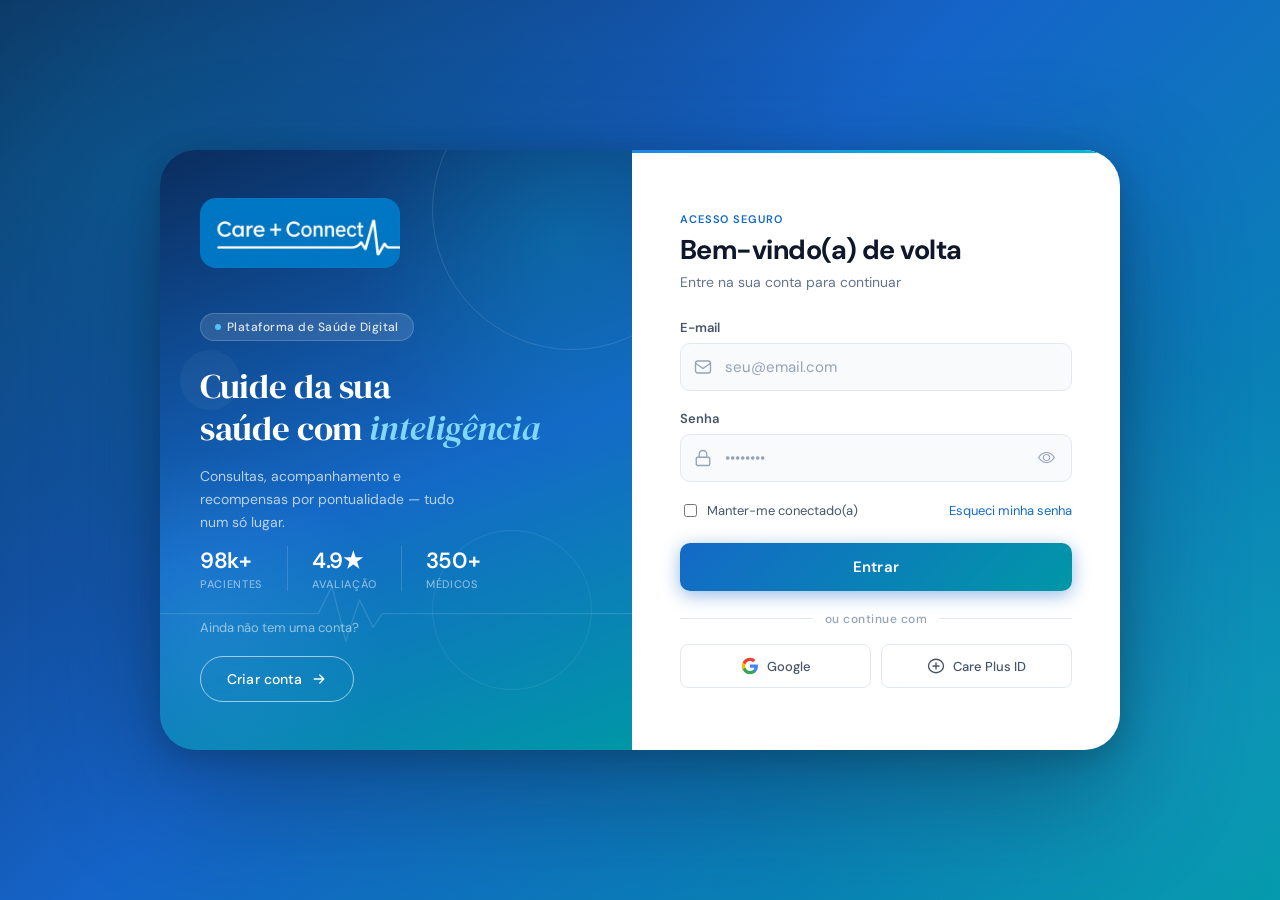
==== commit e025b5ba: "imagem na tela de login" ====
--- a/index.html
+++ b/index.html
@@ -70,6 +70,11 @@
 
   <!-- ═══ RIGHT PANEL — form ═══ -->
   <div class="login-panel-right">
+
+    <!-- Logo visível apenas no mobile (no desktop aparece no painel esquerdo) -->
+    <div class="lpr-mobile-logo">
+      <img src="assets/img/care_connect_logo.png" alt="Care+ Connect Logo" />
+    </div>
 
     <div class="lpr-header">
       <p class="lpr-eyebrow">Acesso seguro</p>
--- a/css/style.css
+++ b/css/style.css
@@ -235,6 +235,19 @@
   background: linear-gradient(90deg, var(--lf-blue-bright) 0%, var(--lf-cyan) 100%);
 }
 
+/* Logo no painel direito — visível apenas no mobile */
+.lpr-mobile-logo {
+  display: flex;
+  justify-content: center;
+  margin-bottom: 1.75rem;
+}
+.lpr-mobile-logo img {
+  width: 180px;
+  height: auto;
+  display: block;
+  border-radius: 16px;
+}
+
 /* Cabeçalho do formulário */
 .lpr-header { margin-bottom: 1.75rem; }
 
@@ -1070,6 +1083,9 @@
     animation: lf-fadeUp .6s cubic-bezier(.4,0,.2,1) both;
   }
 
+  /* Oculta logo mobile quando o painel esquerdo está visível */
+  .lpr-mobile-logo { display: none; }
+
   /* Show left panel on desktop */
   .login-panel-left {
     display: flex;
@@ -1111,8 +1127,8 @@
   .lpl-logo-wrap { display: inline-block; margin-bottom: 2.5rem; }
   .lpl-logo-img {
     width: 200px; height: auto;
-    filter: brightness(0) invert(1);
     display: block;
+    border-radius: 16px;
   }
 
   /* Tag */
